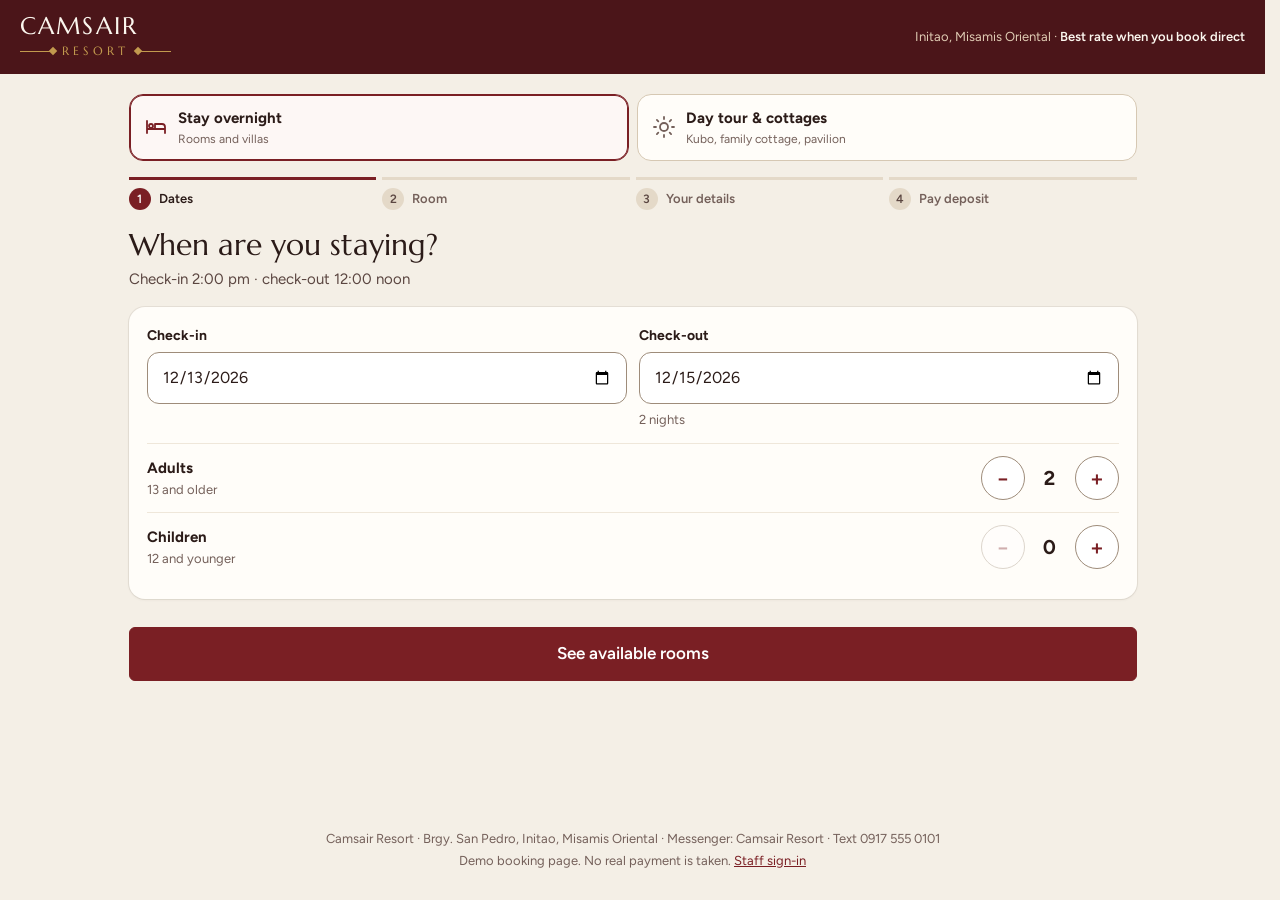
==== book.html @ 7d3e0487 "feat: guest booking website (book.html) - Book a room (dates, guests, room, details, deposit) or res" ====
<!doctype html>
<html lang="en">
<head>
<meta charset="utf-8">
<meta name="viewport" content="width=device-width, initial-scale=1, viewport-fit=cover">
<title>Book your stay — Camsair Resort, Initao</title>
<meta name="description" content="Book a room or a cottage at Camsair Resort, Initao, Misamis Oriental. Best rate when you book direct.">
<link rel="preconnect" href="https://fonts.googleapis.com">
<link href="https://fonts.googleapis.com/css2?family=Marcellus&family=Figtree:wght@400;500;600;700&display=swap" rel="stylesheet">
<link rel="stylesheet" href="styles.css">
<link rel="stylesheet" href="book.css">
</head>
<body class="book-page">
<svg width="0" height="0" style="position:absolute" aria-hidden="true">
  <defs>
    <symbol id="i-bed" viewBox="0 0 24 24"><path d="M3 18V6M3 14h18v4M21 14v-2a3 3 0 0 0-3-3h-7v5"/><circle cx="7" cy="11" r="2"/></symbol>
    <symbol id="i-sun" viewBox="0 0 24 24"><circle cx="12" cy="12" r="4"/><path d="M12 2v2M12 20v2M4.9 4.9l1.4 1.4M17.7 17.7l1.4 1.4M2 12h2M20 12h2M4.9 19.1l1.4-1.4M17.7 6.3l1.4-1.4"/></symbol>
    <symbol id="i-users" viewBox="0 0 24 24"><circle cx="9" cy="8" r="3.5"/><path d="M2.5 20a6.5 6.5 0 0 1 13 0M16 4.5a3.5 3.5 0 0 1 0 7M18 14a5.5 5.5 0 0 1 3.5 6"/></symbol>
    <symbol id="i-calendar" viewBox="0 0 24 24"><rect x="3" y="5" width="18" height="16" rx="2"/><path d="M3 10h18M8 3v4M16 3v4"/></symbol>
    <symbol id="i-lock" viewBox="0 0 24 24"><rect x="5" y="11" width="14" height="10" rx="2"/><path d="M8 11V7a4 4 0 0 1 8 0v4"/></symbol>
    <symbol id="i-check" viewBox="0 0 24 24"><path d="M5 12.5l4.5 4.5L19 7.5"/></symbol>
    <symbol id="i-back" viewBox="0 0 24 24"><path d="M15 6l-6 6 6 6"/></symbol>
    <symbol id="i-wave" viewBox="0 0 24 24"><path d="M2 15c2.5 0 2.5-2 5-2s2.5 2 5 2 2.5-2 5-2 2.5 2 5 2M2 19c2.5 0 2.5-2 5-2s2.5 2 5 2 2.5-2 5-2 2.5 2 5 2"/><path d="M12 3l4 7H8z"/></symbol>
    <symbol id="i-leaf" viewBox="0 0 24 24"><path d="M5 19C5 10 11 5 20 4c-1 9-6 15-15 15zM5 19l7-7"/></symbol>
    <symbol id="i-hut" viewBox="0 0 24 24"><path d="M2 11l10-7 10 7M5 10v10h14V10M10 20v-5h4v5"/></symbol>
  </defs>
</svg>
<header class="bk-top">
  <a class="bk-brand" href="book.html" aria-label="Camsair Resort, book direct">
    <strong>CAMSAIR</strong><span class="brand-rule" aria-hidden="true"><i></i>RESORT<i></i></span>
  </a>
  <span class="bk-top-note">Initao, Misamis Oriental · <b>Best rate when you book direct</b></span>
</header>
<main id="book" class="bk-main" tabindex="-1"></main>
<footer class="bk-foot">
  <p>Camsair Resort · Brgy. San Pedro, Initao, Misamis Oriental · Messenger: Camsair Resort · Text 0917 555 0101</p>
  <p class="small">Demo booking page. No real payment is taken. <a href="index.html">Staff sign-in</a></p>
</footer>
<div class="toasts" id="toasts" aria-live="polite"></div>
<script src="data.js"></script>
<script src="core.js"></script>
<script src="book.js"></script>
</body>
</html>
---- styles.css ----
/* Camsair Resort PMS mockup. Colours from the logo: maroon wordmark, gold rule, cream ground */
:root{
  --ink:#2B1B18; --ink-2:#5B4641; --ink-3:#74605A;
  --lagoon:#7A1F24; --lagoon-d:#5C151A; --lagoon-l:#F3E1DF;   /* brand maroon: actions */
  --bg:#F4EFE6; --surface:#FFFDF9; --line:#E4D9C8;
  --hibiscus:#B3261E; --hibiscus-l:#FADCD8;                   /* problems */
  --sun:#B58539; --sun-l:#F6EACF; --gold:#C29A4E;              /* brand gold */
  --palm:#3D7348; --palm-l:#DDEBDD;
  --sea:#2F5D7C; --sea-l:#DCE7F0;                              /* booked / inspected */
  --sand:#EDE2CE;
  --head:"Marcellus", Georgia, serif;
  --body:"Figtree", "Segoe UI", system-ui, sans-serif;
  --r-s:6px; --r-m:10px; --r-l:16px;
  --line-strong:#9E8C7A;                                       /* outlines that identify a control: 3:1 on white */
  --edge:0 0 0 1px rgba(43,27,24,.07), 0 1px 3px rgba(43,27,24,.06);   /* resting surface */
  --raise:0 4px 6px rgba(43,27,24,.08), 0 1px 3px rgba(43,27,24,.08);  /* hover / sticky */
  --pop:0 15px 35px rgba(43,27,24,.2), 0 5px 15px rgba(43,27,24,.08);  /* modals */
}
*{box-sizing:border-box}
[hidden]{display:none!important}
html,body{margin:0;height:100%}
body{font-family:var(--body);font-size:15px;line-height:1.5;color:var(--ink);background:var(--bg)}
h1,h2,h3,h4{line-height:1.2;margin:0}
h1{font-family:var(--head);font-weight:400;font-size:24px}
h1,h2,h3{text-wrap:balance}
p,.hint,.small{text-wrap:pretty}
h2{font-size:17px;font-weight:700}
h3{font-size:15px;font-weight:700}
p{margin:0}
a{color:var(--lagoon)}
button,input,select,textarea{font:inherit;color:inherit}
:focus-visible{outline:3px solid var(--gold);outline-offset:2px}
@media (prefers-reduced-motion:reduce){*{animation:none!important;transition:none!important}}
.warn-text{color:var(--hibiscus)}
.sr{position:absolute;width:1px;height:1px;overflow:hidden;clip:rect(0 0 0 0);white-space:nowrap}
.skip{position:absolute;left:-999px;top:8px;background:#fff;padding:8px 12px;z-index:100;border-radius:var(--r-s)}
.skip:focus{left:8px}
.i{width:18px;height:18px;flex:none;fill:none;stroke:currentColor;stroke-width:1.8;stroke-linecap:round;stroke-linejoin:round;vertical-align:-4px}
.i.flip{transform:rotate(180deg);color:var(--ink-3)}
.nowrap{white-space:nowrap}
.center{text-align:center}

/* scrollbars: one look in every browser.
   Firefox, Chrome and Edge 121+ use the standard properties; Safari (no scrollbar-color yet) uses the webkit fallback.
   scrollbar-gutter keeps space for the bar so pages and lists don't jump sideways when it appears. */
:root{--sb-thumb:#C9BBA6;--sb-thumb-hover:#A8977F;--sb-track:transparent;--sb-side-thumb:#7E3A41;--sb-side-track:#4B1519}
html{scrollbar-color:var(--sb-thumb) var(--sb-track);scrollbar-gutter:stable}
.tbl,.tape,.ticket-lines,.qs-out,.user-list,.screen,.modal-back,.side,.hist{scrollbar-width:thin;scrollbar-color:var(--sb-thumb) var(--sb-track)}
.ticket-lines{scrollbar-gutter:stable}
.side{scrollbar-color:var(--sb-side-thumb) var(--sb-side-track)}
@supports not (scrollbar-color:auto){
  ::-webkit-scrollbar{width:12px;height:12px}
  ::-webkit-scrollbar-track{background:var(--sb-track)}
  ::-webkit-scrollbar-thumb{background:var(--sb-thumb);border-radius:10px;border:3px solid var(--bg);background-clip:padding-box}
  ::-webkit-scrollbar-thumb:hover{background:var(--sb-thumb-hover);background-clip:padding-box}
  ::-webkit-scrollbar-corner{background:transparent}
  .tbl::-webkit-scrollbar,.tape::-webkit-scrollbar,.ticket-lines::-webkit-scrollbar,.qs-out::-webkit-scrollbar,.user-list::-webkit-scrollbar,.screen::-webkit-scrollbar,.hist::-webkit-scrollbar{width:8px;height:8px}
  .tbl::-webkit-scrollbar-thumb,.tape::-webkit-scrollbar-thumb,.ticket-lines::-webkit-scrollbar-thumb,.qs-out::-webkit-scrollbar-thumb,.user-list::-webkit-scrollbar-thumb,.hist::-webkit-scrollbar-thumb{border:2px solid #fff}
  .side::-webkit-scrollbar{width:8px}
  .side::-webkit-scrollbar-thumb{background:var(--sb-side-thumb);border-color:var(--sb-side-track)}
}
@media (forced-colors:active){html,.tbl,.tape,.ticket-lines,.side{scrollbar-color:auto}}

/* layout */
.app{display:grid;grid-template-columns:236px 1fr;min-height:100vh}
.side{background:#4B1519;color:#F1E6D8;display:flex;flex-direction:column;padding:22px 12px;position:sticky;top:0;height:100vh;overflow:auto}
.brand{display:flex;flex-direction:column;align-items:center;padding:4px 6px 14px;text-align:center}
.brand strong{font-family:var(--head);font-weight:400;font-size:28px;letter-spacing:.09em;color:#FBF6EE;line-height:1}
.brand-rule{display:flex;align-items:center;gap:8px;margin-top:6px;font-family:var(--head);font-size:12px;letter-spacing:.35em;color:var(--gold)}
.brand-rule i{display:block;width:34px;height:1px;background:var(--gold);position:relative}
.brand-rule i::after{content:"";position:absolute;top:-3px;width:6px;height:6px;background:var(--gold);transform:rotate(45deg)}
.brand-rule i:first-child::after{right:-2px}
.brand-rule i:last-child::after{left:-2px}
.brand small{margin-top:8px;font-size:12px;color:#CDB59A}
nav a{display:flex;align-items:center;gap:10px;padding:9px 10px;border-radius:var(--r-s);color:#EADCCB;text-decoration:none;font-weight:500;min-height:40px}
nav a:hover{background:#5E1C21}
nav a.on{background:#6B2228;color:#fff;box-shadow:inset 3px 0 0 var(--gold)}
nav a .count{margin-left:auto;background:var(--gold);color:#2B1B18;font-size:11px;font-weight:700;border-radius:20px;padding:0 7px}
nav .grp{font-size:11px;font-weight:600;letter-spacing:.06em;text-transform:uppercase;color:#C4A98C;margin:16px 10px 4px}
.side-foot{margin-top:auto;padding:16px 6px 0;display:flex;flex-direction:column;gap:6px;align-items:flex-start}
.side-foot .link{background:none;border:0;color:#E0CCB4;text-align:left;padding:2px 0;cursor:pointer;text-decoration:underline}
.demo-tag{font-size:12px;color:#C4A98C}
.main{min-width:0;padding:14px 28px 60px}
.topbar{display:flex;gap:10px;align-items:center;margin-bottom:18px}
.search-btn,.biz-date,.user-btn{height:48px;border-radius:12px;background:var(--surface);border:1px solid #D6C8B3;transition:border-color .15s,box-shadow .15s}
.search-btn:hover,.biz-date:hover,.user-btn:hover{border-color:var(--line-strong);box-shadow:var(--raise)}
.search-btn{display:flex;align-items:center;gap:10px;flex:1;max-width:460px;padding:0 14px;color:var(--ink-3);cursor:pointer;text-align:left}
.search-btn span{flex:1}
kbd{font:600 11px var(--body);border:1px solid var(--line);border-bottom-width:2px;border-radius:4px;padding:1px 6px;background:#fff;color:var(--ink-3)}
.biz-date{margin-left:auto;display:flex;align-items:center;gap:10px;text-decoration:none;color:var(--ink);padding:0 14px 0 6px}
.top-ico{width:36px;height:36px;border-radius:9px;display:grid;place-items:center;flex:none;background:var(--sun-l);color:#6E4F14}
.biz-date small,.user-btn small{display:block;font-size:12px;color:var(--ink-3);line-height:1.2}
.biz-date b,.user-btn b{display:block;font-size:14px;line-height:1.25;white-space:nowrap}
.biz-date.due{background:var(--sun-l);border-color:#D9BE85}
.biz-date.due .top-ico{background:var(--sun);color:#fff}
.biz-date.due small{color:#6E4F14;font-weight:600}
.user-btn{display:flex;align-items:center;gap:10px;padding:0 10px 0 6px;cursor:pointer;text-align:left;color:var(--ink)}
.user-btn .avatar{width:36px;height:36px;border-radius:9px;background:var(--lagoon);color:#fff;font-size:13px}
.user-btn .chev{width:26px;height:26px;border-radius:50%;display:grid;place-items:center;color:var(--ink-3);margin-left:2px}
.user-btn:hover .chev{background:var(--bg);color:var(--ink)}
.menu-btn{display:none;background:#4B1519;color:#fff;border:0;border-radius:var(--r-s);padding:6px 10px;font-size:18px}
.top{margin-bottom:16px}
.top .hint{color:var(--ink-3);margin-top:4px;max-width:75ch;font-size:14px}

/* building blocks */
.panel{background:var(--surface);border:0;box-shadow:var(--edge);border-radius:var(--r-m);padding:16px 20px;min-width:0}
.panel > h2,.panel > .ph,.panel > h3{margin-bottom:12px}
.ph{display:flex;align-items:center;gap:10px;flex-wrap:wrap}
.ph h2{margin:0}
.ph .sp,.tabs .sp{margin-left:auto;display:flex;gap:8px;align-items:center}
.grid{display:grid;gap:16px}
.grid > *{min-width:0}
.g2{grid-template-columns:repeat(2,minmax(0,1fr))}
.g3{grid-template-columns:repeat(3,minmax(0,1fr))}
.g-side{grid-template-columns:minmax(0,1fr) 340px;align-items:start}
.stack{display:flex;flex-direction:column;gap:16px}
.row{display:flex;gap:8px;align-items:center;flex-wrap:wrap}
.muted{color:var(--ink-3)}
.small{font-size:13px}
.right{text-align:right}
.num{font-variant-numeric:tabular-nums}
.tbl{overflow-x:auto}
.note{display:flex;gap:10px;align-items:flex-start;background:var(--sea-l);color:#1E3D52;border-radius:var(--r-m);padding:10px 12px;font-size:14px}
.note.warn{background:var(--sun-l);color:#5A3F0E}
.note .i{margin-top:2px}
ul.plain{margin:0 0 12px;padding-left:18px}
ul.plain li{margin:3px 0}

.pulse{display:grid;grid-template-columns:repeat(6,minmax(0,1fr));background:var(--surface);box-shadow:var(--edge);border-radius:var(--r-m);margin-bottom:16px}
.pulse.pulse5{grid-template-columns:repeat(5,minmax(0,1fr))}
.pulse > div{padding:12px 16px;border-left:1px solid var(--line);min-width:0}
.pulse > div:first-child{border-left:0}
.pulse b{display:block;font-size:22px;font-weight:700;font-variant-numeric:tabular-nums;white-space:nowrap;overflow:hidden;text-overflow:ellipsis}
.pulse b.b-text{font-size:16px;white-space:normal;line-height:1.25}
.pulse b small{font-size:14px;font-weight:500;color:var(--ink-3)}
.pulse span{font-size:13px;color:var(--ink-3);display:block}
.pulse > div > small{display:block;font-size:12px}

.btn{display:inline-flex;align-items:center;gap:6px;border:1px solid var(--lagoon);background:var(--lagoon);color:#fff;border-radius:var(--r-s);padding:7px 13px;min-height:38px;font-weight:600;cursor:pointer;text-decoration:none;white-space:nowrap}
.btn:hover{background:var(--lagoon-d)}
/* secondary actions stay neutral so the one maroon button on a screen stands out */
.btn.ghost{background:var(--surface);color:var(--ink);border-color:#D6C8B3}
.btn.ghost:hover{background:#FAF5EC;border-color:var(--line-strong)}
.btn:active{transform:translateY(1px)}
.btn.warn{background:var(--hibiscus);border-color:var(--hibiscus);color:#fff}
.btn.ghost.warn-text{color:var(--hibiscus);border-color:#E9B8B2}
.btn.ghost.warn-text:hover{background:var(--hibiscus-l)}
.btn.sm{padding:4px 10px;font-size:13px;min-height:32px}
.btn:disabled,.btn[aria-disabled="true"]{opacity:.5;cursor:not-allowed}
.linkish{background:none;border:0;padding:0;color:var(--lagoon);font-weight:600;cursor:pointer;text-decoration:underline}

table{width:100%;border-collapse:collapse}
th{text-align:left;font-size:13px;font-weight:600;color:var(--ink-3);padding:6px 8px;border-bottom:1px solid var(--line);white-space:nowrap}
td{padding:9px 8px;border-bottom:1px solid #EFE7DA;vertical-align:middle}
th.right{text-align:right}
tr.click{cursor:pointer}
tr.click:hover td{background:#FAF5EC}
tr.voided td{color:var(--ink-3)}
tr.voided td:not(:last-child){text-decoration:line-through}
tr.voided td .warn-text{text-decoration:none}
tr.sum td{border-top:2px solid var(--line)}
td.up{color:#6E4F14;font-weight:600}
td.down{color:var(--palm);font-weight:600}

.chip{display:inline-block;font-size:12px;font-weight:600;padding:1px 9px;border-radius:20px;background:#EDE5D8;color:var(--ink-2);white-space:nowrap}
.chip.green{background:var(--palm-l);color:#285233}
.chip.teal{background:var(--sea-l);color:#234A63}
.chip.amber{background:var(--sun-l);color:#6E4F14}
.chip.red{background:var(--hibiscus-l);color:#8C1D17}
.chip.ink{background:var(--ink);color:#fff}
.legend-btn{border:0;cursor:pointer;padding:4px 10px;display:inline-flex;align-items:center;gap:6px}
.legend-btn i{width:10px;height:10px;border-radius:3px;border:2px solid;display:inline-block}
.dot{width:10px;height:10px;border-radius:50%;flex:none;background:var(--ink-3)}
.dot.red{background:var(--hibiscus)}
.dot.amber{background:var(--sun)}
.dot.teal{background:var(--sea)}
.alert-row{color:var(--ink);text-decoration:none}
.alert-row:hover{background:#FAF5EC}

.field{display:flex;flex-direction:column;gap:4px;font-size:13px;font-weight:600;color:var(--ink-2)}
.field input,.field select,.field textarea,.search{padding:8px 10px;border:1px solid var(--line-strong);border-radius:var(--r-s);background:#fff;font-weight:400;color:var(--ink);min-height:38px}
.field input:disabled,.search:disabled{background:var(--bg);color:var(--ink-3);border-color:var(--line)}
.field input:focus,.field select:focus,.field textarea:focus,.search:focus{border-color:var(--lagoon)}
.check{display:flex;gap:8px;align-items:center;font-size:14px}
.check input{width:18px;height:18px}
.form{display:grid;grid-template-columns:1fr 1fr;gap:12px}
.form .full{grid-column:1/-1}
.tabs{display:flex;gap:4px;border-bottom:1px solid var(--line);margin-bottom:14px;flex-wrap:wrap;align-items:center}
.tabs > button{background:none;border:0;padding:9px 12px;border-bottom:3px solid transparent;cursor:pointer;font-weight:600;color:var(--ink-3);min-height:40px}
.tabs > button:hover{color:var(--ink)}
.tabs > button.on{color:var(--ink);border-color:var(--lagoon)}
.tabs.tabs-sm > button{padding:6px 10px}

.list-item{display:flex;gap:12px;align-items:center;padding:10px 0;border-bottom:1px solid #EFE7DA}
.list-item:last-child{border-bottom:0}
.list-item .grow{flex:1;min-width:0}
.avatar{width:34px;height:34px;border-radius:50%;background:var(--lagoon-l);color:var(--lagoon);display:grid;place-items:center;font-weight:700;font-size:13px;flex:none}
.avatar.sm{width:30px;height:30px;font-size:12px}
.empty{padding:24px;text-align:center;color:var(--ink-3)}

/* booking page */
.bk-head{display:flex;gap:12px;align-items:center;flex-wrap:wrap;margin-bottom:14px}
.bk-head .sp{margin-left:auto}
.totals{max-width:380px;margin:12px 0 0 auto}
.reg-head{display:flex;justify-content:space-between;gap:12px;background:var(--bg);border-radius:var(--r-m);padding:10px 12px}

/* availability + cottage calendar */
table.avail td.av{padding:3px;min-width:84px}
.av-cell{display:flex;flex-direction:column;width:100%;border:0;border-radius:var(--r-s);padding:5px 6px;text-align:left;font:inherit;line-height:1.2}
button.av-cell{cursor:pointer}
button.av-cell:hover{outline:2px solid var(--lagoon)}
.av-cell b{font-size:13px}
.av-cell small{font-size:11px;opacity:.85}
.av-cell.green{background:var(--palm-l);color:#285233}
.av-cell.amber{background:var(--sun-l);color:#6E4F14}
.av-cell.red{background:var(--hibiscus-l);color:#8C1D17}
.ev{display:block;width:100%;border:0;border-radius:4px;margin:1px 0;padding:2px 5px;font:600 11px var(--body);text-align:left;cursor:pointer;white-space:nowrap;overflow:hidden;text-overflow:ellipsis;min-height:22px}
.ev.day{background:var(--sun-l);color:#5A3F0E}
.ev.night{background:var(--sea-l);color:#1E3D52}
.ev.arrived{background:var(--palm-l);color:#285233}
.ev.free{background:transparent;color:var(--ink-3);border:1px dashed var(--line);text-align:center}
.ev.free:hover{border-color:var(--lagoon);color:var(--lagoon)}
.grp-rooms{display:flex;flex-direction:column;gap:6px;margin-top:6px}
.grp-rooms .mini-step small{display:block;font-weight:400}
.duty{display:grid;grid-template-columns:repeat(auto-fill,minmax(180px,1fr));gap:12px}
.duty > div{background:var(--bg);border-radius:var(--r-m);padding:10px 12px}
table.roster td{padding:6px 4px}
.ellip{max-width:220px;white-space:nowrap;overflow:hidden;text-overflow:ellipsis}
.cot.reserved .roof{background:repeating-linear-gradient(100deg,#3E6E8E 0 4px,#2F5D7C 4px 7px)}
.cot.reserved::before{background:var(--sea-l);border-color:var(--sea);border-style:dashed}
.cot.reserved small{color:#1E3D52;font-weight:600}
.toast{display:flex;align-items:center;gap:12px}
.toast-undo{background:none;border:1px solid rgba(255,255,255,.6);color:#fff;border-radius:var(--r-s);padding:3px 10px;font-weight:700;cursor:pointer}
.seg button[aria-pressed="true"]{background:var(--lagoon);color:#fff}

/* night audit */
.step.ok{opacity:.75}
.step.ok .avatar{background:var(--palm-l);color:var(--palm)}

/* tills */
.g-till{grid-template-columns:minmax(0,1fr) 380px;align-items:start}
.ticket{position:sticky;top:16px}
/* the lines area keeps its size, so the payment section below never jumps while items are added */
.ticket-lines{height:270px;overflow-y:auto;margin:0 -6px;padding:0 6px;border-top:1px solid var(--line);border-bottom:1px solid var(--line)}
.ticket-lines .empty{padding:100px 12px}
.line-note{padding:6px 0}
.till-bar{display:flex;align-items:center;gap:10px;flex-wrap:wrap;min-height:58px;background:var(--surface);box-shadow:var(--edge);border-radius:var(--r-m);padding:8px 14px;margin-bottom:16px}
.till-bar.on{background:#E7F0E4;box-shadow:inset 3px 0 0 var(--palm),var(--edge);color:#203A27}
.till-bar .grow{flex:1;min-width:200px}
.till-bar .mini-step .btn{min-height:26px;padding:0 8px}
.over-note{background:var(--sun-l);border-radius:var(--r-s);padding:8px 10px;margin:8px 0;display:flex;flex-direction:column;gap:6px;color:#5A3F0E}
.ticket-lines .ticket-line{min-height:44px;align-items:center}
.seg{display:inline-flex;border:1px solid var(--line);border-radius:var(--r-m);overflow:hidden;background:#fff}
.seg button{border:0;background:none;padding:6px 14px;cursor:pointer;text-align:left;display:flex;flex-direction:column;line-height:1.25;min-height:38px;justify-content:center}
.seg button + button{border-left:1px solid var(--line)}
.seg button small{font-size:12px;color:var(--ink-3)}
.seg button.on{background:var(--lagoon);color:#fff}
.seg button.on small{color:#F3E1DF}
.pax{display:grid;grid-template-columns:repeat(4,minmax(0,1fr));gap:10px}
/* the steppers sit on the bottom edge of every card, whatever the text above them */
.pax-card{border:1px solid var(--line);border-radius:var(--r-m);padding:12px 14px;display:flex;flex-direction:column;gap:12px;background:#fff}
.pax-info{display:flex;flex-direction:column;gap:2px}
.pax-price{font-size:14px;font-weight:600;color:var(--ink-2);margin-top:2px}
.pax-price small{font-weight:500}
.pax-card.has{border-color:var(--lagoon);background:#FDF7F5}
.pax-card b{display:block}
.pax-card small{font-size:12px;color:var(--ink-3)}
.pax-card .stepper{margin-top:auto}
.stepper{display:flex;align-items:center;justify-content:space-between}
.stepper button{width:44px;height:44px;border-radius:50%;border:1px solid var(--line);background:var(--bg);font-size:22px;font-weight:600;cursor:pointer;color:var(--lagoon)}
.stepper button:hover:not(:disabled){background:var(--lagoon-l)}
.stepper button:disabled{opacity:.35;cursor:default}
.stepper output{font-size:26px;font-weight:700;font-variant-numeric:tabular-nums;min-width:2ch;text-align:center}
.mini-step{display:flex;align-items:center;gap:6px;font-size:13px;font-weight:600;margin-right:10px}
.mini-step b{min-width:2ch;text-align:center}

.cot-row{display:flex;flex-wrap:wrap;gap:12px 10px}
.cot{position:relative;width:112px;padding:30px 10px 10px;border:0;background:none;cursor:pointer;text-align:left;display:flex;flex-direction:column;color:var(--ink);z-index:0}
.cot.wide{width:190px}
.cot .roof{position:absolute;left:0;right:0;top:0;height:30px;clip-path:polygon(50% 0,100% 100%,0 100%);background:repeating-linear-gradient(100deg,#C9A35B 0 4px,#B8904A 4px 7px)}
.cot::before{content:"";position:absolute;inset:28px 6px 0;background:#fff;border:2px solid #D9C49A;border-radius:0 0 8px 8px;z-index:-1}
.cot b{font-size:15px}
.cot small{font-size:12px;color:var(--ink-3);line-height:1.3}
.cot em{font-style:normal;font-size:12px;font-weight:600;margin-top:2px}
.cot:hover::before{border-color:var(--lagoon)}
.cot.picked .roof{background:repeating-linear-gradient(100deg,#8E2A30 0 4px,#7A1F24 4px 7px)}
.cot.picked::before{background:var(--lagoon-l);border-color:var(--lagoon)}
.cot.picked small{color:var(--lagoon);font-weight:600}
.cot.taken .roof{background:repeating-linear-gradient(100deg,#A99C8B 0 4px,#998C7B 4px 7px)}
.cot.taken::before{background:#EFE8DC;border-color:#D3C8B6;border-style:dashed}

.menu-grid{display:grid;grid-template-columns:repeat(auto-fill,minmax(150px,1fr));gap:10px}
.menu-cell{position:relative}
.menu-item{position:relative;width:100%;height:100%;min-height:72px;background:#fff;border:1px solid #D6C8B3;border-radius:var(--r-m);padding:12px 12px 12px;text-align:left;cursor:pointer;display:flex;flex-direction:column;justify-content:space-between;gap:4px}
.menu-item .muted{font-variant-numeric:tabular-nums}
.tile-minus{position:absolute;right:8px;bottom:8px;width:32px;height:32px;border-radius:50%;border:1px solid var(--line-strong);background:#fff;color:var(--lagoon);font-size:18px;font-weight:700;line-height:1;cursor:pointer;display:grid;place-items:center}
.tile-minus:hover{background:var(--lagoon-l)}
.menu-item:hover{border-color:var(--lagoon)}
.menu-item b{display:block}
.menu-item.has{border-color:var(--lagoon);background:#FDF7F5}
.qbtn{width:34px;height:34px;border-radius:50%;border:1px solid var(--line-strong);background:#fff;color:var(--lagoon);font-size:18px;font-weight:700;cursor:pointer;display:grid;place-items:center;flex:none}
.qbtn:hover{background:var(--lagoon-l)}
.ticket-line.edit{align-items:center}
.line-ctl{display:flex;align-items:center;gap:6px;flex:none}
.line-ctl b{margin-right:4px}
.qbtn{width:30px;height:30px;font-size:15px}
.menu-cell .qty{position:absolute;top:-8px;right:-8px;background:var(--lagoon);color:#fff;border-radius:20px;min-width:24px;height:24px;display:grid;place-items:center;font-size:13px;font-weight:700;padding:0 6px}
.ticket-line{display:flex;justify-content:space-between;gap:12px;padding:6px 0;border-bottom:1px dashed var(--line)}
.ticket-line.disc{color:var(--palm)}
.ticket-line.total{font-size:20px;border-bottom:0;padding-top:10px}
.ticket-line.change{border-bottom:0;font-size:18px;margin-top:8px}
.methods{display:flex;flex-wrap:wrap;gap:6px;margin:14px 0 10px}
.methods button,.methods label span{flex:1 1 30%;display:block;border:1px solid var(--line);background:#fff;border-radius:var(--r-s);padding:9px 6px;font-weight:600;cursor:pointer;text-align:center;min-height:40px}
.methods label{flex:1 1 30%;display:flex}
.methods label span{flex:1}
.methods label input{position:absolute;opacity:0}
.methods button.on,.methods label input:checked + span{background:var(--ink);border-color:var(--ink);color:#fff}
.methods label input:focus-visible + span{outline:3px solid var(--gold);outline-offset:2px}
.paybox{background:var(--bg);border-radius:var(--r-m);padding:12px;min-height:148px}
.btn.big{width:100%;justify-content:center;padding:13px;font-size:17px;margin-top:12px;min-height:50px}

/* printed receipt */
.receipt{max-width:340px;margin:0 auto;background:#fff;border:1px solid var(--line);border-radius:4px;padding:18px 18px 14px;font-size:13px}
.rc-head{display:flex;flex-direction:column;align-items:center;text-align:center;margin-bottom:12px}
.rc-head strong{font-family:var(--head);font-weight:400;font-size:26px;letter-spacing:.09em;color:var(--lagoon);line-height:1}
.rc-head .brand-rule{color:var(--sun)}
.rc-head small{margin-top:8px;color:var(--ink-3)}
.rc-row{display:flex;justify-content:space-between;gap:12px;padding:2px 0}
.rc-row small{color:var(--ink-3)}
.rc-total{font-size:16px;padding:6px 0}
.receipt hr{border:0;border-top:1px dashed #CDBFA9;margin:8px 0}
.rc-band{background:var(--sun-l);border-radius:var(--r-s);padding:8px 10px;margin-top:10px}
.rc-foot{text-align:center;margin-top:10px;color:var(--ink-3)}

/* property map */
.bay{position:relative;border-radius:var(--r-l);overflow:hidden;background:#E5E8D3;box-shadow:var(--edge);min-height:480px;padding:22px 22px 48px}
.bay .sea-label{position:absolute;bottom:14px;left:22px;color:var(--ink-3);font-family:var(--head);font-size:18px}
.bay .zones{position:relative;z-index:1;display:grid;grid-template-columns:repeat(6,1fr);gap:14px}
.zone{background:rgba(255,253,249,.92);border-radius:var(--r-m);padding:10px 12px;box-shadow:0 1px 0 rgba(43,27,24,.08)}
.zone h3{font-size:14px;margin-bottom:8px;display:flex;justify-content:space-between;gap:6px}
.zone h3 span{font-weight:500;color:var(--ink-3);font-size:12px}
/* map blocks: width comes from Settings → Property layout (span of a 6-column grid) */
.zone,.feature{grid-column:span var(--span,3)}
.feature{min-height:80px;border-radius:var(--r-l);display:grid;place-items:center;box-shadow:inset 0 0 0 6px rgba(243,238,226,.9)}
.feature span{font-family:var(--head);font-size:20px}
.f-pool{background:#5FA3BD;color:#fff}
.f-beach{background:#E8D6A8;color:#5A3F0E}
.f-garden{background:#BFD3A6;color:#2F4A22}
.f-parking{background:#CFC8BD;color:#3D3530}
.f-other{background:#E4DCCB;color:var(--ink-2)}
.bay.preview{min-height:0;padding:12px 12px 36px}
.bay.preview .zones{gap:8px}
.bay.preview .zone{padding:6px 8px}
.bay.preview .zone h3{font-size:12px;margin-bottom:4px}
.bay.preview .tile{width:34px;height:26px;padding:2px 4px;cursor:default}
.bay.preview .tile.villa{width:40px;height:28px;border-radius:12px 12px 4px 4px}
.bay.preview .tile b{font-size:11px}
.bay.preview .feature{min-height:44px}
.bay.preview .feature span{font-size:14px}
.bay.preview .sea-label{font-size:13px;bottom:10px;left:12px}
.layout-row{display:grid;grid-template-columns:auto minmax(120px,1fr) 120px 130px auto;gap:8px;align-items:center;padding:8px 0;border-bottom:1px solid #EFE7DA}
.layout-row:last-child{border-bottom:0}
/* tasks */
.status-sel{min-height:32px;padding:4px 8px;font-weight:600;font-size:13px}
.status-sel.st-new{background:var(--hibiscus-l);color:#8C1D17;border-color:#E9B8B2}
.status-sel.st-in_progress{background:var(--sea-l);color:#234A63;border-color:#A9C2D6}
.status-sel.st-waiting{background:var(--sun-l);color:#6E4F14;border-color:#D9BE85}
.status-sel.st-done{background:var(--palm-l);color:#285233;border-color:#A9C9A9}
tr.late td{background:#FDF3F1}
tr.late td:first-child{box-shadow:inset 3px 0 0 var(--hibiscus)}
.amber-text{color:#6E4F14}
.task-link{text-align:left;font-weight:700;color:var(--ink);text-decoration:none}
.task-link:hover{text-decoration:underline;color:var(--lagoon)}
.tiles{display:flex;flex-wrap:wrap;gap:6px}
.tile{width:58px;height:52px;border-radius:var(--r-s);border:2px solid transparent;display:flex;flex-direction:column;justify-content:space-between;padding:4px 6px;cursor:pointer;font-size:12px;text-align:left;background:#fff;transition:transform .12s,opacity .12s}
.tile:hover{transform:translateY(-2px)}
.tile b{font-size:14px}
.tile i{font-style:normal;font-size:10px;font-weight:600;opacity:.9}
.tile.villa{width:78px;height:58px;border-radius:24px 24px var(--r-s) var(--r-s)}
.tile.dim{opacity:.25}
.st-clean{background:var(--palm-l);border-color:var(--palm);color:#285233}
.st-inspected{background:var(--sea-l);border-color:var(--sea);color:#234A63}
.st-dirty{background:var(--sun-l);border-color:var(--sun);color:#6E4F14}
.st-ooo{background:var(--hibiscus-l);border-color:var(--hibiscus);color:#8C1D17}
.tile.occ{box-shadow:inset 0 -6px 0 var(--ink)}
.legend{display:flex;gap:10px;flex-wrap:wrap;font-size:13px;margin-bottom:12px;align-items:center}
.legend span{display:flex;align-items:center;gap:6px}
.legend > span > i{width:14px;height:14px;border-radius:4px;border:2px solid;display:inline-block}

/* map edit mode */
.edit-bar{display:flex;align-items:center;gap:10px;flex-wrap:wrap;background:#FFF6E5;box-shadow:inset 3px 0 0 var(--gold),var(--edge);border-radius:var(--r-m);padding:10px 14px;margin-bottom:12px}
.edit-bar .grow{flex:1;min-width:220px}
.zone.editing,.feature.editing{outline:2px dashed #D9BE85;outline-offset:2px}
.zone-tools{display:inline-flex;gap:4px;margin-left:auto}
.zone h3 .zone-tools{font-weight:600}
.feature.editing{position:relative}
.feature .zone-tools{position:absolute;right:10px;top:10px}
.tool{border:1px solid #D6C8B3;background:#fff;color:var(--ink);border-radius:var(--r-s);font:600 12px var(--body);min-width:28px;height:26px;padding:0 8px;cursor:pointer}
.tool:hover:not(:disabled){border-color:var(--line-strong);background:#FAF5EC}
.tool:disabled{opacity:.4;cursor:default}
.tile.edit-tile{background:#fff;border:2px solid #D6C8B3;color:var(--ink)}
.tile.edit-tile:hover{border-color:var(--lagoon)}
.tile.add-tile{background:transparent;border:2px dashed #C9BBA6;color:var(--ink-3);font-size:22px;justify-content:center;align-items:center}
.tile.add-tile:hover{border-color:var(--lagoon);color:var(--lagoon)}
.price-box{display:flex;gap:16px;align-items:flex-end;flex-wrap:wrap;background:var(--bg);border-radius:var(--r-m);padding:12px 14px;margin-top:12px}
.price-box small{display:block;font-size:12px;color:var(--ink-3)}
.price-box b{font-size:22px;margin-right:6px}
/* front desk: tonight's prices */
.rate-row{display:grid;grid-template-columns:1fr auto 84px;gap:10px;align-items:center;width:100%;text-align:left;background:none;border:0;border-bottom:1px solid #EFE7DA;padding:8px 4px;font:inherit;color:inherit}
button.rate-row{cursor:pointer}
button.rate-row:hover{background:#FAF5EC}
.rate-row:last-of-type{border-bottom:0}
.rate-row b.num{text-align:right}
.rate-row small{display:block;font-size:12px;color:var(--ink-3)}
.rate-left{font-size:12px;font-weight:600;color:var(--palm)}
.rate-left.full{color:var(--hibiscus)}

/* tape chart */
.tape{overflow:auto;border:0;box-shadow:var(--edge);border-radius:var(--r-m);background:#fff;max-height:72vh;overscroll-behavior-x:contain}
.tape table{border-collapse:separate;border-spacing:0;width:max-content;min-width:100%}
.tape .rn-col{width:190px}
.tape th,.tape td{border-bottom:1px solid #F1EBE0;border-right:1px solid #F5F0E7;padding:0;height:36px;font-size:12px}
/* layers: bars (1) < room column (3) < date header (4) < top-left corner (5) */
.tape th{position:sticky;top:0;background:#fff;z-index:4;text-align:center;padding:4px}
.tape th.today-col{background:var(--sun-l)}
.tape th.rn-head{left:0;z-index:5;text-align:left;padding-left:10px}
.tape td.rn{position:sticky;left:0;background:#fff;z-index:3;padding:0 10px;white-space:nowrap;overflow:hidden;text-overflow:ellipsis;font-weight:600}
.tape th.rn-head,.tape td.rn{box-shadow:inset -1px 0 0 var(--line),6px 0 8px -6px rgba(43,27,24,.25)}
.tape td.rn small{color:var(--ink-3);font-weight:400;margin:0 4px}
.tape tr.zone-row td{background:var(--bg);font-weight:700;height:28px}
.tape td.cell{position:relative}
.tape td.cell.today-col{background:#FCF6EA}
.bar{position:absolute;top:4px;bottom:4px;left:2px;border:0;border-radius:6px;padding:0 8px;color:#fff;font-weight:600;white-space:nowrap;overflow:hidden;text-overflow:ellipsis;display:flex;align-items:center;cursor:pointer;z-index:1;font-size:12px;text-decoration:none}
.bar.inhouse{background:var(--ink)}
.bar.booked{background:var(--sea)}
.bar.checkedout{background:#A89B8C}
.bar.ooo{background:repeating-linear-gradient(45deg,var(--hibiscus),var(--hibiscus) 6px,#C9514A 6px,#C9514A 12px)}

/* charts: one hue, thin bars, hover tooltip */
.bars{display:flex;align-items:flex-end;gap:2px;height:180px;padding-top:10px;border-bottom:1px solid var(--line)}
.bars .b{flex:1;background:var(--lagoon);border-radius:4px 4px 0 0;position:relative;min-width:4px}
.bars .b.f{background:#D4A9A6}
.bars .b.now{outline:2px solid var(--gold);outline-offset:1px}
.bars.pace .b{background:var(--sea)}
.bars .tick{position:absolute;left:-1px;right:-1px;height:3px;background:var(--ink);border-radius:2px}
.tick-key{width:14px!important;height:3px!important;border:0!important;background:var(--ink);border-radius:2px}
.bars .b:hover{filter:brightness(1.12)}
.bars .b:hover::after{content:attr(data-tip);position:absolute;bottom:100%;left:50%;transform:translateX(-50%);background:var(--ink);color:#fff;font-size:12px;padding:3px 8px;border-radius:4px;white-space:nowrap;margin-bottom:6px;z-index:5}
.hbar{display:grid;grid-template-columns:150px 1fr 100px;gap:10px;align-items:center;margin:8px 0;font-size:14px}
.hbar .track{background:#EFE7DA;border-radius:20px;height:10px;overflow:hidden}
.hbar .fill{height:100%;background:var(--lagoon);border-radius:20px}
.hbar .hnote{grid-column:2/-1;margin-top:-6px}
.matrix th.vert{height:150px;vertical-align:bottom;padding:4px 2px}
.matrix th.vert span{writing-mode:vertical-rl;transform:rotate(180deg);white-space:nowrap}
.matrix td{padding:6px 4px}
.matrix .yes{color:var(--palm);font-weight:700}
.module{cursor:pointer}
.module input{width:20px;height:20px}

/* reports print */
.report-head{margin-bottom:14px}

/* search + user picker */
.big-search{width:100%;font-size:17px;padding:12px 14px}
.qs-out,.user-list{display:flex;flex-direction:column;gap:4px;margin-top:10px;max-height:60vh;overflow:auto}
.qs-item{display:flex;gap:12px;align-items:center;text-align:left;background:#fff;border:1px solid var(--line);border-radius:var(--r-m);padding:10px 12px;cursor:pointer}
.qs-item:hover,.qs-item:focus-visible{border-color:var(--lagoon);background:#FDF7F5}
.qs-item.on{border-color:var(--lagoon)}
.qs-item b{display:block}
.qs-item small{display:block;color:var(--ink-3);font-size:13px}

/* seasons */
.season-list{display:flex;flex-direction:column}
.season{display:flex;align-items:center;gap:12px;padding:10px 0;border-bottom:1px solid #EFE7DA;flex-wrap:wrap}
.season:last-child{border-bottom:0}
.season.off{opacity:.55}
.season .grow{flex:1;min-width:220px}
.season-sw{width:14px;height:36px;border-radius:4px;flex:none}
.preset-grid{display:grid;grid-template-columns:repeat(auto-fill,minmax(190px,1fr));gap:8px}
.preset{display:flex;flex-direction:column;gap:4px;align-items:flex-start;text-align:left;background:#fff;border:1px solid #D6C8B3;border-radius:var(--r-m);padding:10px 12px;cursor:pointer;font:inherit;color:inherit}
.preset:hover{border-color:var(--lagoon);box-shadow:var(--raise)}
.preset small{font-size:12px;color:var(--ink-3)}
.preset.blank{border-style:dashed}
.when-box{display:flex;flex-wrap:wrap;gap:10px;align-items:flex-end;background:var(--bg);border-radius:var(--r-m);padding:10px 12px}
.when-box small{flex-basis:100%}
.md-pick{display:inline-flex;gap:6px}
.md-pick select{padding:8px;border:1px solid var(--line-strong);border-radius:var(--r-s);background:#fff;min-height:38px}
fieldset.days{border:0;padding:0;margin:0;display:flex;flex-wrap:wrap;gap:6px}
fieldset.days legend{margin-bottom:6px;padding:0}
.day-chip input{position:absolute;opacity:0}
.day-chip span{display:inline-block;min-width:48px;text-align:center;padding:6px 8px;border:1px solid #D6C8B3;border-radius:20px;font-weight:600;font-size:13px;cursor:pointer;background:#fff}
.day-chip input:checked + span{background:var(--ink);border-color:var(--ink);color:#fff}
.day-chip input:focus-visible + span{outline:3px solid var(--gold);outline-offset:2px}
.time-box{display:flex;flex-direction:column;gap:6px}
.season-cal{display:flex;flex-direction:column;gap:3px;overflow-x:auto}
.cal-row{display:flex;align-items:center;gap:8px}
.cal-m{width:52px;font-size:12px;color:var(--ink-3);flex:none}
.cal-days{display:grid;grid-template-columns:repeat(31,minmax(12px,1fr));gap:2px;flex:1;min-width:420px}
.cal-d{height:16px;border-radius:3px;background:#F3EDE3}
.cal-d.wk{box-shadow:inset 0 -3px 0 rgba(43,27,24,.12)}
.cal-d.none{background:transparent}
.cal-d.today{outline:2px solid var(--ink);outline-offset:1px}
.c-legend .lg-today{background:transparent;outline:2px solid var(--ink);outline-offset:-2px}
.promo-bar{display:flex;align-items:center;gap:10px;border-radius:var(--r-m);padding:10px 14px;margin-bottom:12px;font-size:14px}
.promo-bar.down{background:var(--palm-l);color:#203A27}
.promo-bar.up{background:var(--sun-l);color:#5A3F0E}
.cot em s{font-weight:400;color:var(--ink-3)}

/* ---------- arrivals list ---------- */
.arr-head{display:flex;justify-content:space-between;align-items:flex-start;gap:12px;flex-wrap:wrap;margin-bottom:12px}
.arr-head h3{font-family:var(--head);font-weight:400;font-size:22px}
.arr-sum{display:grid;grid-template-columns:repeat(4,minmax(0,1fr));gap:8px;margin-bottom:12px}
.arr-sum > div{background:var(--bg);border-radius:var(--r-m);padding:10px 12px}
.arr-sum b{display:block;font-size:20px;font-variant-numeric:tabular-nums}
.arr-sum span{font-size:13px;color:var(--ink-3)}
.arr-sum .warn{background:var(--sun-l)}
.arr-sum .warn b,.arr-sum .warn span{color:#5A3F0E}
.arr-group{margin-top:14px}
.arr-group h4{font-size:12px;font-weight:700;letter-spacing:.06em;text-transform:uppercase;color:var(--ink-3);margin:0 0 6px;display:flex;gap:8px;align-items:center}
.arr-group h4 span{background:#EDE5D8;color:var(--ink-2);border-radius:20px;padding:0 8px;letter-spacing:0}
.arr-list{list-style:none;margin:0;padding:0;border-top:1px solid var(--line)}
.arr-row{display:grid;grid-template-columns:56px minmax(0,1fr) 150px 110px 86px;gap:14px;align-items:center;padding:12px 4px;border-bottom:1px solid #EFE7DA}
.arr-row.is-done{opacity:.6}
.arr-time b{display:block;font-size:17px}
.arr-time small,.arr-money small{display:block;font-size:11px;color:var(--ink-3)}
.arr-name{display:flex;flex-wrap:wrap;gap:6px;align-items:center}
.arr-name b{font-size:15px;overflow-wrap:anywhere}
.arr-meta{font-size:13px;color:var(--ink-3);margin-top:2px}
.arr-note{display:flex;gap:6px;align-items:flex-start;font-size:13px;color:#5A3F0E;background:var(--sun-l);border-radius:var(--r-s);padding:4px 8px;margin-top:6px;width:fit-content;max-width:100%}
.arr-note .i{width:14px;height:14px;margin-top:2px}
.arr-room b{display:block;font-size:17px}
.rdy{display:inline-flex;align-items:center;gap:5px;font-size:12px;font-weight:600;margin-top:2px}
.rdy i{font-style:normal;width:16px;height:16px;border-radius:50%;display:grid;place-items:center;font-size:10px;font-weight:800;color:#fff}
.rdy.ok{color:#285233}.rdy.ok i{background:var(--palm)}
.rdy.mid{color:#234A63}.rdy.mid i{background:var(--sea)}
.rdy.warn{color:#6E4F14}.rdy.warn i{background:var(--sun)}
.rdy.bad{color:#8C1D17}.rdy.bad i{background:var(--hibiscus)}
.rdy.done{color:var(--ink-3)}.rdy.done i{background:var(--ink-3)}
.rdy.resv{color:#1E5560}.rdy.resv i{background:#24707C}
.arr-money{text-align:right}
.arr-money b{font-size:15px}
.arr-money .paid{font-size:13px;font-weight:600;color:var(--palm)}
.arr-act{text-align:right}
.arr-empty{text-align:center;padding:40px 16px;display:flex;flex-direction:column;align-items:center;gap:6px}
.print-only{display:none}
.arr-tick{width:18px;height:18px;border:1.5px solid var(--ink);border-radius:4px}
@media screen and (max-width:820px){
  .arr-sum{grid-template-columns:repeat(2,minmax(0,1fr))}
  .arr-row{grid-template-columns:48px minmax(0,1fr) auto;grid-template-areas:"t m r" "t mo a";row-gap:6px}
  .arr-time{grid-area:t;align-self:start}.arr-main{grid-area:m}.arr-room{grid-area:r;text-align:right}.arr-money{grid-area:mo;text-align:left}.arr-act{grid-area:a}
}

/* ---------- reports ---------- */
.rep-bar{display:flex;align-items:center;gap:12px;flex-wrap:wrap;margin-bottom:14px}
.verdict{display:flex;gap:16px;align-items:flex-start;border-radius:var(--r-l);padding:18px 22px;margin-bottom:16px;box-shadow:var(--edge);background:var(--surface)}
.verdict h2{font-family:var(--head);font-weight:400;font-size:24px;margin-bottom:4px}
.verdict p{color:var(--ink-2);max-width:80ch}
.v-ico{width:44px;height:44px;border-radius:12px;display:grid;place-items:center;font-size:18px;flex:none}
.verdict.up{background:#EEF5EC}.verdict.up .v-ico{background:var(--palm);color:#fff}
.verdict.down{background:#FBEDEB}.verdict.down .v-ico{background:var(--hibiscus);color:#fff}
.verdict.flat .v-ico{background:var(--sand);color:var(--ink)}
.kpis{display:grid;grid-template-columns:repeat(6,minmax(0,1fr));gap:12px;margin-bottom:16px}
.kpi{background:var(--surface);box-shadow:var(--edge);border-radius:var(--r-m);padding:14px 16px;display:flex;flex-direction:column;gap:4px;min-width:0}
.kpi-top{display:flex;justify-content:space-between;align-items:flex-start;gap:6px;font-size:13px;color:var(--ink-3);font-weight:600}
.kpi-val{font-size:26px;font-weight:700;letter-spacing:-.01em;line-height:1.15;white-space:nowrap;overflow:hidden;text-overflow:ellipsis}
.kpi small{font-size:12px;color:var(--ink-3);line-height:1.35}
.spark{width:100%;height:34px;margin:2px 0}
.spark path{fill:none;stroke-width:2;stroke-linejoin:round;stroke-linecap:round}
.delta{font-size:12px;font-weight:700;border-radius:20px;padding:1px 8px;white-space:nowrap}
.delta.up{background:var(--palm-l);color:#285233}
.delta.down{background:var(--hibiscus-l);color:#8C1D17}
.delta.flat{background:#EDE5D8;color:var(--ink-2)}
.insights{list-style:none;margin:0;padding:0;display:flex;flex-direction:column;gap:10px}
.insights li{display:flex;gap:10px;align-items:flex-start;font-size:14px;line-height:1.45}
.ins-ico{width:24px;height:24px;border-radius:50%;display:grid;place-items:center;flex:none;font-size:13px;font-weight:800;color:#fff;margin-top:1px}
.insights .good .ins-ico{background:var(--palm)}
.insights .watch .ins-ico{background:var(--sun)}
.insights .info .ins-ico{background:var(--sea)}
.chart{position:relative}
.chart-svg{width:100%;height:auto;display:block;overflow:visible}
.chart-svg .grid{stroke:#EFE7DA;stroke-width:1}
.chart-svg .grid.base{stroke:#D6C8B3}
.chart-svg .ylab,.chart-svg .xlab{font:12px var(--body);fill:var(--ink-3)}
.chart-svg .wk{fill:#F6F1E8}
.chart-svg .seg{stroke:none}
.chart-svg .seg.dimmed{opacity:.45}
.chart-svg .hit{fill:transparent;cursor:crosshair;outline:none}
.chart-svg .hit:hover,.chart-svg .hit:focus{fill:rgba(43,27,24,.05)}
.chart-svg .area{opacity:.1}
.chart-svg .ln{fill:none;stroke-width:2.5;stroke-linejoin:round;stroke-linecap:round}
.chart-svg .ln.future{stroke-dasharray:5 5;opacity:.55}
.chart-svg .avg{stroke:var(--ink-3);stroke-width:1;stroke-dasharray:2 4}
.chart-svg .avg-lab,.chart-svg .today-lab{font:600 12px var(--body);fill:var(--ink-2)}
.chart-svg .today{stroke:var(--gold);stroke-width:2}
.chart-svg .guide-dot{stroke:#fff;stroke-width:2;pointer-events:none}
.chart-svg .tick-mark{stroke:var(--ink);stroke-width:2.5;stroke-linecap:round}
.c-legend{display:flex;flex-wrap:wrap;gap:6px 16px;font-size:13px;color:var(--ink-2);margin-bottom:8px}
.c-legend span{display:inline-flex;align-items:center;gap:6px}
.c-legend i{width:12px;height:12px;border-radius:3px;display:inline-block}
.c-legend .lg-dash{width:18px;height:0;border-top:2.5px dashed;border-radius:0;opacity:.6}
.c-legend .lg-tick{width:14px;height:3px;background:var(--ink);border-radius:2px}
.c-legend .lg-wk{background:#F6F1E8;box-shadow:inset 0 0 0 1px #E4D9C8}
.chart-tip{position:fixed;z-index:70;display:none;pointer-events:none;background:var(--ink);color:#fff;font-size:13px;line-height:1.45;border-radius:var(--r-m);padding:8px 12px;box-shadow:var(--pop);max-width:280px}
.chart-tip b{display:block;margin-bottom:2px}
.share{display:flex;gap:2px;height:40px;border-radius:var(--r-m);overflow:hidden;margin-bottom:12px}
.share-seg{display:flex;align-items:center;justify-content:center;min-width:3px;font-size:13px;cursor:default;outline:none}
.share-seg:focus{box-shadow:inset 0 0 0 3px var(--gold)}
.share-list{list-style:none;padding:0;margin:0;display:flex;flex-direction:column;gap:6px}
.share-list li{display:grid;grid-template-columns:14px 1fr auto 44px;gap:10px;align-items:center;font-size:14px}
.share-list i{width:12px;height:12px;border-radius:3px}
.share-list small{color:var(--ink-3);text-align:right}
.hb-row{display:grid;grid-template-columns:170px 1fr 100px;gap:12px;align-items:center;margin:10px 0}
.hb-name{font-size:14px;font-weight:600}
.hb-name small{display:block;font-weight:400;color:var(--ink-3);font-size:12px}
.hb-track{display:flex;gap:2px;height:14px;background:#F3EDE3;border-radius:20px;overflow:hidden}
.hb-part{height:100%;outline:none}
.hb-part:first-child{border-radius:20px 0 0 20px}
.hb-part:last-child{border-radius:0 20px 20px 0}
.hb-part:only-child{border-radius:20px}
.hb-part.hatch{background-image:repeating-linear-gradient(45deg,rgba(43,27,24,.18) 0 2px,transparent 2px 6px)!important}
.hb-val{text-align:right}
.chart-table{margin-top:12px;max-height:280px;overflow:auto;border-top:1px solid var(--line)}
.mini-bar{display:inline-block;width:60px;height:8px;background:#EFE7DA;border-radius:8px;overflow:hidden;vertical-align:middle;margin-right:6px}
.mini-bar i{display:block;height:100%;background:var(--lagoon);border-radius:8px}
.dot-sw{display:inline-block;width:9px;height:9px;border-radius:2px;margin-right:5px}
@media screen and (max-width:1250px){.kpis{grid-template-columns:repeat(3,minmax(0,1fr))}}
@media screen and (max-width:820px){.kpis{grid-template-columns:repeat(2,minmax(0,1fr))}.hb-row{grid-template-columns:110px 1fr 80px}.verdict{padding:14px}.chart-svg .xlab,.chart-svg .ylab{font-size:15px}}

/* guest phone */
.phone-wrap{display:grid;grid-template-columns:390px 1fr;gap:30px;align-items:start}
.phone{width:375px;height:760px;border-radius:44px;background:#2B1B18;padding:14px;box-shadow:0 20px 50px rgba(43,27,24,.25)}
.screen{background:#FBF8F2;border-radius:32px;height:100%;overflow:auto;position:relative}
.g-hero{background:#5E1A1F;color:#fff;padding:36px 20px 22px;border-radius:32px 32px 22px 22px}
.g-hero h2{font-family:var(--head);font-weight:400;font-size:24px;margin:6px 0 2px}
.g-body{padding:16px}
.g-card{background:#fff;border-radius:16px;padding:14px;margin-bottom:12px;border:1px solid var(--line)}
.g-actions{display:grid;grid-template-columns:repeat(3,1fr);gap:8px;margin-bottom:12px}
.g-actions button{background:#fff;border:1px solid var(--line);border-radius:14px;padding:12px 4px;font-size:12px;font-weight:600;cursor:pointer;display:flex;flex-direction:column;align-items:center;gap:6px;color:var(--ink)}
.g-actions button .i{width:22px;height:22px;color:var(--lagoon)}
.g-back{background:none;border:0;color:#fff;cursor:pointer;padding:0;font-weight:600}

/* modal + toast */
.modal-back{position:fixed;inset:0;background:rgba(43,27,24,.45);display:flex;align-items:flex-start;justify-content:center;padding:6vh 16px;z-index:50;overflow:auto}
.modal-back[hidden]{display:none}
.modal{background:var(--surface);border-radius:var(--r-l);width:min(620px,100%);padding:20px 24px;box-shadow:var(--pop)}
.modal.wide{width:min(900px,100%)}
.modal header{display:flex;align-items:center;margin-bottom:14px}
.modal header h2{font-size:20px}
.modal .x{margin-left:auto;background:none;border:0;font-size:26px;cursor:pointer;color:var(--ink-3);width:40px;height:40px}
.modal .foot{display:flex;justify-content:flex-end;gap:8px;margin-top:18px;flex-wrap:wrap}
.kv{display:grid;grid-template-columns:150px 1fr;gap:6px 12px;font-size:14px}
.kv dt{color:var(--ink-3)}
.kv dd{margin:0;font-weight:500}
.toasts{position:fixed;right:calc(20px + env(safe-area-inset-right));bottom:calc(20px + env(safe-area-inset-bottom));display:flex;flex-direction:column;gap:8px;z-index:60}
.toast{background:var(--ink);color:#fff;padding:10px 16px;border-radius:var(--r-m);box-shadow:0 6px 20px rgba(0,0,0,.2);animation:tin .25s ease;max-width:420px}
.toast.warn{background:var(--hibiscus)}
@keyframes tin{from{opacity:0;transform:translateY(8px)}}

/* responsive: tablets at the counter, phones for housekeeping */
@media screen and (max-width:1250px){
  .g-till{grid-template-columns:1fr}
  .ticket{position:static}
}
@media screen and (max-width:1100px){
  .g3{grid-template-columns:1fr 1fr}
  .g-side{grid-template-columns:1fr}
  .pulse,.pulse.pulse5{grid-template-columns:repeat(3,1fr)}
  .pulse > div:nth-child(4){border-left:0}
  .pulse > div:nth-child(n+4){border-top:1px solid var(--line)}
  .pax{grid-template-columns:repeat(2,minmax(0,1fr))}
  .phone-wrap{grid-template-columns:1fr}
  .search-btn kbd,.user-btn .who small{display:none}
}
@media screen and (max-width:820px){
  .app{grid-template-columns:1fr}
  .side{position:fixed;inset:0 auto 0 0;width:260px;z-index:40;transform:translateX(-100%);transition:transform .2s}
  .side.open{transform:none}
  .menu-btn{display:block}
  .main{padding:12px 14px 60px}
  .topbar{flex-wrap:wrap}
  .search-btn{order:3;flex:1 1 100%;max-width:none}
  .biz-date > span:not(.top-ico),.user-btn .who{display:none}
  .biz-date,.user-btn{padding:0 6px}
  h1{font-size:24px}
  .g2,.g3{grid-template-columns:1fr}
  .pulse,.pulse.pulse5{grid-template-columns:repeat(2,1fr)}
  .pulse > div{border-left:0!important;border-top:1px solid var(--line);padding:10px 12px}
  .pulse b{font-size:18px;white-space:normal}
  .form{grid-template-columns:1fr}
  .bay .zones{grid-template-columns:1fr}
  .bay .zones > *{grid-column:1/-1}
  .layout-row{grid-template-columns:1fr 1fr}
  .layout-row > .chip{grid-column:1/-1;justify-self:start}
  .ph .search{flex:1 1 100%}
  .tabs .sp{margin-left:0;width:100%}
  .tbl table{min-width:560px}
  .tape .rn-col{width:112px}
  .tape td.rn small{display:none}
  .kv{grid-template-columns:110px 1fr}
  .hbar{grid-template-columns:110px 1fr 80px}
  .phone{width:100%;max-width:375px}
}

/* print: the report page, or just the open receipt / statement */
@media print{
  body{background:#fff}
  .side,.topbar,.no-print,.tabs,.top .hint,.toasts,.modal .foot,.modal .x,.report ~ *,.row:has(> [data-act="printPage"]){display:none!important}
  .app{display:block}
  .main{padding:0}
  .panel{break-inside:avoid;border-color:#ccc}
  body.print-modal .app{display:none}
  body.print-modal .modal-back{position:static;background:none;padding:0}
  body.print-modal .modal{box-shadow:none;width:100%;padding:0}
  body.print-modal .modal header{display:none}
  .print-only{display:block}
  .arr-row{grid-template-columns:22px 52px minmax(0,1fr) 120px 90px;gap:10px;padding:8px 0;break-inside:avoid}
  .arr-row.is-done{opacity:1}
  .arr-sum > div{border:1px solid #ccc;background:none}
  .arr-note{background:none;border:1px solid #ccc}
  .arr-foot{margin-top:14px;font-size:12px;color:#555}
}
---- book.css ----
/* Guest booking page. Phone first: big tap targets, one column, the total and next button docked at the bottom. */
.book-page{background:var(--bg);min-height:100dvh;display:flex;flex-direction:column}
.bk-top{display:flex;align-items:center;justify-content:space-between;gap:12px;flex-wrap:wrap;padding:14px 20px;background:#4B1519;color:#F1E6D8}
.bk-brand{display:flex;flex-direction:column;align-items:flex-start;text-decoration:none;color:#FBF6EE}
.bk-brand strong{font-family:var(--head);font-weight:400;font-size:24px;letter-spacing:.09em;line-height:1}
.bk-brand .brand-rule{margin-top:4px}
.bk-top-note{font-size:13px;color:#E0CCB4}
.bk-top-note b{color:#FBF6EE;font-weight:600}
.bk-main{flex:1;width:100%;max-width:1040px;margin:0 auto;padding:20px 16px 40px;outline:none}
.bk-foot{text-align:center;padding:18px 16px 28px;font-size:13px;color:var(--ink-3)}
.bk-foot p{margin:2px 0}

/* what to book */
.bk-tabs{display:grid;grid-template-columns:1fr 1fr;gap:8px;margin-bottom:16px}
.bk-tabs button{display:flex;align-items:center;gap:10px;text-align:left;background:var(--surface);border:1.5px solid #D6C8B3;border-radius:14px;padding:12px 14px;cursor:pointer;font:inherit;color:var(--ink);min-height:64px}
.bk-tabs button .i{width:24px;height:24px;color:var(--ink-3);flex:none}
.bk-tabs button b{display:block;font-size:15px}
.bk-tabs button small{display:block;font-size:12px;color:var(--ink-3)}
.bk-tabs button.on{border-color:var(--lagoon);background:#FDF7F5;box-shadow:inset 0 0 0 1px var(--lagoon)}
.bk-tabs button.on .i{color:var(--lagoon)}

/* steps */
.bk-progress{display:flex;gap:6px;list-style:none;margin:0 0 18px;padding:0;counter-reset:s}
.bk-progress li{flex:1;display:flex;align-items:center;gap:8px;font-size:13px;font-weight:600;color:var(--ink-3);padding-top:8px;border-top:3px solid #E4D9C8}
.bk-progress li span{width:22px;height:22px;border-radius:50%;display:grid;place-items:center;font-size:12px;background:#E4D9C8;color:var(--ink-2);flex:none}
.bk-progress li.on{color:var(--ink);border-color:var(--lagoon)}
.bk-progress li.on span{background:var(--lagoon);color:#fff}
.bk-progress li.done{color:var(--ink-2);border-color:#C79A98}
.bk-progress li.done span{background:var(--palm);color:#fff}

.bk-body h1{font-family:var(--head);font-weight:400;font-size:30px;line-height:1.15;outline:none}
.bk-body .lead{color:var(--ink-2);margin:6px 0 16px;font-size:15px}
.bk-back{display:inline-flex;align-items:center;gap:4px;background:none;border:0;padding:6px 0;margin-bottom:6px;color:var(--lagoon);font:600 14px var(--body);cursor:pointer;min-height:36px}
.bk-card{background:var(--surface);box-shadow:var(--edge);border-radius:16px;padding:18px;margin-bottom:16px}
.bk-two{display:grid;grid-template-columns:1fr 1fr;gap:12px}

/* fields: labels always visible, 16px inputs (no zoom on iPhone), errors right under the field */
.bk-field{display:flex;flex-direction:column;gap:6px;margin-bottom:14px}
.bk-field label,.bk-choice legend{font-weight:700;font-size:14px;color:var(--ink)}
.bk-field .opt{font-weight:400;color:var(--ink-3)}
.bk-field input,.bk-field select,.bk-field textarea{font-size:16px;padding:12px 14px;border:1.5px solid var(--line-strong);border-radius:12px;background:#fff;color:var(--ink);min-height:50px;width:100%}
.bk-field textarea{min-height:76px;resize:vertical}
.bk-field input:focus,.bk-field select:focus,.bk-field textarea:focus{border-color:var(--lagoon);outline:3px solid rgba(122,31,36,.15);outline-offset:0}
.bk-field .hint{font-size:13px;color:var(--ink-3)}
.has-err input,.has-err select,.has-err textarea{border-color:var(--hibiscus)}
.err{color:var(--hibiscus);font-size:13px;font-weight:600;margin:4px 0 8px}
.bk-step-row{display:flex;align-items:center;justify-content:space-between;gap:12px;padding:12px 0;border-top:1px solid #EFE7DA}
.bk-step-row b{display:block;font-size:15px}
.bk-step-row small{display:block;font-size:13px;color:var(--ink-3)}
.bk-stepper{display:flex;align-items:center;gap:12px}
.bk-stepper button{width:44px;height:44px;border-radius:50%;border:1.5px solid var(--line-strong);background:#fff;color:var(--lagoon);font-size:22px;font-weight:600;cursor:pointer}
.bk-stepper button:disabled{opacity:.35;cursor:default}
.bk-stepper output{min-width:2ch;text-align:center;font-size:20px;font-weight:700;font-variant-numeric:tabular-nums}
.bk-choice{border:0;padding:0;margin:0 0 14px;display:grid;grid-template-columns:1fr 1fr;gap:8px}
.bk-choice legend{margin-bottom:6px;padding:0}
.bk-opt{position:relative;cursor:pointer}
.bk-opt input{position:absolute;opacity:0}
.bk-opt span{display:flex;flex-direction:column;gap:2px;border:1.5px solid #D6C8B3;border-radius:12px;padding:12px 14px;background:#fff;min-height:58px}
.bk-opt small{font-size:12px;color:var(--ink-3)}
.bk-opt input:checked + span{border-color:var(--lagoon);background:#FDF7F5;box-shadow:inset 0 0 0 1px var(--lagoon)}
.bk-opt input:focus-visible + span{outline:3px solid var(--gold);outline-offset:2px}
.bk-pay{grid-template-columns:repeat(3,1fr)}
.bk-check{display:flex;gap:10px;align-items:flex-start;font-size:14px;margin:4px 0 6px;cursor:pointer}
.bk-check input{width:22px;height:22px;flex:none;margin-top:1px;accent-color:var(--lagoon)}
.bk-check.has-err span{color:var(--hibiscus)}
.bk-go{margin-top:6px}
.btn.big .i{color:currentColor}

/* rooms and cottages */
.bk-rooms{display:grid;grid-template-columns:repeat(auto-fill,minmax(290px,1fr));gap:14px;margin-bottom:16px}
.bk-room{background:var(--surface);box-shadow:var(--edge);border-radius:16px;overflow:hidden;display:flex;flex-direction:column;border:2px solid transparent}
.bk-room.picked{border-color:var(--lagoon)}
.bk-room.off{opacity:.6}
.bk-pic{height:118px;display:flex;flex-direction:column;align-items:center;justify-content:center;gap:6px;color:#5B4641}
.bk-pic .i{width:40px;height:40px;stroke-width:1.4}
.bk-pic span{font-size:12px;font-weight:600;letter-spacing:.04em;text-transform:uppercase}
.bk-room-body{padding:14px 16px 16px;display:flex;flex-direction:column;gap:6px;flex:1}
.bk-room h2{font-size:18px}
.bk-facts{font-size:13px;color:var(--ink-2);display:flex;flex-wrap:wrap;align-items:center;gap:4px}
.bk-facts .i{width:15px;height:15px;color:var(--ink-3);vertical-align:-3px}
.bk-price b{display:block;font-size:24px;font-variant-numeric:tabular-nums}
.bk-price span{font-size:13px;color:var(--ink-3)}
.bk-left{font-size:13px;font-weight:600;color:var(--palm)}
.bk-left.low{color:#8C1D17}
.bk-room .btn{margin-top:auto;justify-content:center;min-height:46px}
.bk-none{text-align:center}
.bk-none .btn{margin-top:10px}

/* details + payment with a summary alongside */
.bk-layout{display:grid;grid-template-columns:minmax(0,1fr) 340px;gap:16px;align-items:start}
.bk-aside{position:sticky;top:16px}
.bk-sum{background:var(--surface);box-shadow:var(--edge);border-radius:16px;padding:16px 18px}
.bk-sum h3{font-family:var(--head);font-weight:400;font-size:20px;margin-bottom:8px}
.bk-sum p{margin-bottom:8px;font-size:14px}
.bk-line{display:flex;justify-content:space-between;gap:12px;font-size:14px;padding:4px 0;font-variant-numeric:tabular-nums}
.bk-line.total{border-top:1px solid var(--line);margin-top:6px;padding-top:8px;font-size:16px}
.bk-line.due{background:#FDF7F5;margin:6px -10px 0;padding:8px 10px;border-radius:10px;color:var(--lagoon)}
.bk-policy{background:var(--bg);border-radius:12px;padding:12px 14px;font-size:14px;margin:4px 0 12px}
.bk-policy ul{margin:6px 0 0;padding-left:18px}
.bk-policy li{margin:3px 0}

/* done */
.bk-done{max-width:620px;margin:0 auto;text-align:center}
.bk-done-ico{width:64px;height:64px;border-radius:50%;background:var(--palm);color:#fff;display:grid;place-items:center;margin:8px auto 12px}
.bk-done-ico .i{width:34px;height:34px;stroke-width:2.6}
.bk-ref{font-size:18px;letter-spacing:.04em;background:var(--sun-l);padding:2px 8px;border-radius:8px}
.bk-done .bk-card{text-align:left}
.bk-done-card dl{display:grid;grid-template-columns:150px 1fr;gap:8px 12px;margin:0;font-size:15px}
.bk-done-card dt{color:var(--ink-3)}
.bk-done-card dd{margin:0;font-weight:600}
.bk-next{margin:8px 0 0;padding-left:18px;font-size:14px}
.bk-next li{margin:4px 0}
.center{text-align:center;justify-content:center}

/* the docked total and button: phones and small tablets only */
.bk-dock{display:none}
@media screen and (max-width:820px){
  .bk-layout{grid-template-columns:1fr}
  .bk-aside{position:static;order:-1}
  .bk-aside .bk-line:not(.total):not(.due){display:none}
  .bk-dock{display:flex;align-items:center;justify-content:space-between;gap:12px;position:fixed;left:0;right:0;bottom:0;z-index:30;background:var(--surface);box-shadow:0 -6px 20px rgba(43,27,24,.12);padding:10px 16px calc(10px + env(safe-area-inset-bottom))}
  .bk-dock small{display:block;font-size:12px;color:var(--ink-3)}
  .bk-dock b{display:block;font-size:20px;font-variant-numeric:tabular-nums}
  .bk-dock .btn{min-height:48px;padding:0 18px}
  body.has-dock .bk-main{padding-bottom:110px}
  body.has-dock .bk-body .bk-go{display:none}
}
@media screen and (max-width:520px){
  .bk-two,.bk-pay{grid-template-columns:1fr}
  .bk-tabs button{padding:10px}
  .bk-tabs button small{display:none}
  .bk-progress li{font-size:0;gap:0;justify-content:center}
  .bk-progress li span{font-size:12px}
  .bk-progress li.on{font-size:12px;gap:6px;flex:2}
  .bk-body h1{font-size:26px}
  .bk-done-card dl{grid-template-columns:1fr}
  .bk-done-card dd{margin-bottom:6px}
}
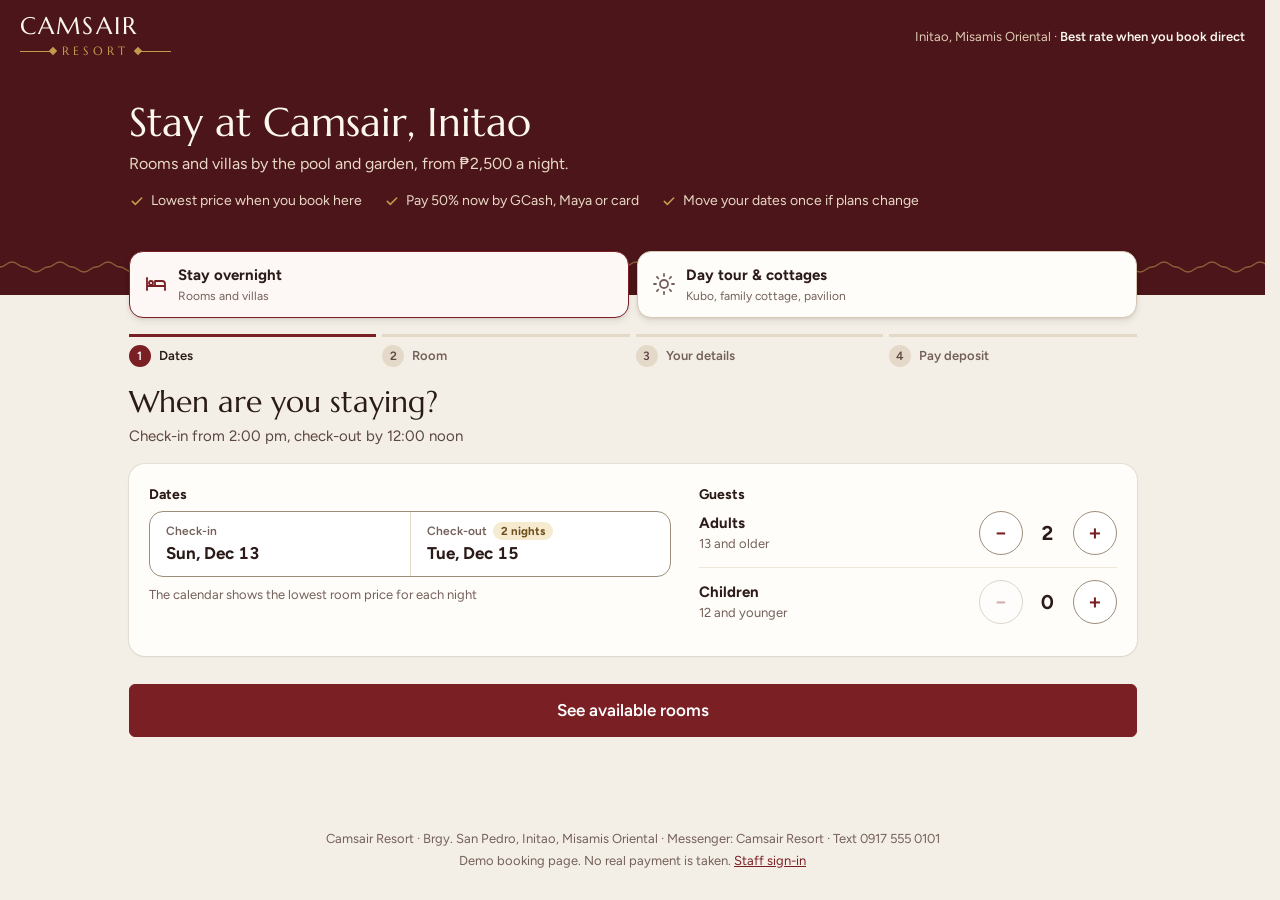
==== commit 6d3e90b9: "feat: new date picker everywhere, booking page refresh - Every date box (staff app and booking page)" ====
--- a/book.html
+++ b/book.html
@@ -8,6 +8,7 @@
 <link rel="preconnect" href="https://fonts.googleapis.com">
 <link href="https://fonts.googleapis.com/css2?family=Marcellus&family=Figtree:wght@400;500;600;700&display=swap" rel="stylesheet">
 <link rel="stylesheet" href="styles.css">
+<link rel="stylesheet" href="datepicker.css">
 <link rel="stylesheet" href="book.css">
 </head>
 <body class="book-page">
@@ -31,6 +32,7 @@
   </a>
   <span class="bk-top-note">Initao, Misamis Oriental · <b>Best rate when you book direct</b></span>
 </header>
+<section class="bk-hero" id="bk-hero" aria-label="About Camsair Resort"></section>
 <main id="book" class="bk-main" tabindex="-1"></main>
 <footer class="bk-foot">
   <p>Camsair Resort · Brgy. San Pedro, Initao, Misamis Oriental · Messenger: Camsair Resort · Text 0917 555 0101</p>
@@ -39,6 +41,7 @@
 <div class="toasts" id="toasts" aria-live="polite"></div>
 <script src="data.js"></script>
 <script src="core.js"></script>
+<script src="datepicker.js"></script>
 <script src="book.js"></script>
 </body>
 </html>
--- a/datepicker.css
+++ b/datepicker.css
@@ -0,0 +1,103 @@
+/* Date picker. Uses the app's colours: maroon for the chosen day, a soft maroon band for the nights between, gold for today. */
+.dp-i{width:18px;height:18px;flex:none;fill:none;stroke:currentColor;stroke-width:1.8;stroke-linecap:round;stroke-linejoin:round}
+
+/* the button that replaces the date box */
+.dp-trigger{display:flex;align-items:center;gap:8px;width:100%;text-align:left;cursor:pointer;background:#fff;color:var(--ink);font:inherit;font-weight:400;
+  border:1px solid var(--line-strong);border-radius:var(--r-s);padding:7px 10px;min-height:38px}
+.dp-trigger .dp-i{color:var(--lagoon)}
+.dp-trigger .dp-val{flex:1;white-space:nowrap;overflow:hidden;text-overflow:ellipsis;font-variant-numeric:tabular-nums}
+.dp-trigger .dp-empty{color:var(--ink-3)}
+.dp-trigger:hover{border-color:var(--ink-2)}
+.dp-trigger.dp-on,.dp-trigger:focus-visible{border-color:var(--lagoon);outline:3px solid rgba(122,31,36,.15);outline-offset:0}
+.dp-trigger:disabled{background:var(--bg);color:var(--ink-3);border-color:var(--line);cursor:default}
+.dp-trigger[aria-invalid="true"]{border-color:var(--hibiscus)}
+.row .dp-trigger,.field[style*="row"] .dp-trigger{width:auto;min-width:170px}
+
+/* the calendar */
+.dp-pop{position:fixed;z-index:80;background:var(--surface);color:var(--ink);border-radius:16px;box-shadow:var(--pop),0 0 0 1px rgba(43,27,24,.08);padding:14px 14px 12px;
+  width:min-content;min-width:300px;max-width:calc(100vw - 16px);font-family:var(--body);font-size:14px;animation:dp-in .14s ease-out}
+@keyframes dp-in{from{opacity:0;transform:translateY(-4px)}}
+.dp-head{display:flex;align-items:center;gap:4px;margin-bottom:6px}
+.dp-titles{flex:1;display:flex;justify-content:space-around;gap:24px}
+.dp-title{font-family:var(--head);font-size:18px;font-weight:400;background:none;border:0;border-radius:8px;padding:4px 10px;color:var(--ink);cursor:pointer;min-height:36px}
+span.dp-title{cursor:default;display:inline-flex;align-items:center}
+button.dp-title:hover{background:var(--bg)}
+.dp-nav{width:36px;height:36px;border-radius:50%;border:0;background:none;color:var(--ink-2);display:grid;place-items:center;cursor:pointer}
+.dp-nav:hover{background:var(--bg);color:var(--lagoon)}
+.dp-nav:disabled{opacity:.3;cursor:default;background:none}
+.dp-status{margin:0 4px 8px;font-size:13px;color:var(--ink-2);text-align:center}
+.dp-status b{color:var(--ink)}
+.dp-months{display:flex;gap:24px}
+
+.dp-grid{border-collapse:separate;border-spacing:0 3px;table-layout:fixed}
+.dp-grid th{font-size:12px;font-weight:600;color:var(--ink-3);height:26px;width:40px;text-align:center}
+.dp-grid th.dp-wkd{color:#8A5F1C}
+.dp-grid td{padding:0;text-align:center}
+.dp-day{position:relative;width:40px;height:40px;border:0;background:none;border-radius:50%;cursor:pointer;color:var(--ink);font:inherit;font-variant-numeric:tabular-nums;
+  display:flex;flex-direction:column;align-items:center;justify-content:center;line-height:1.1;margin:0 auto}
+.dp-day:hover{background:var(--lagoon-l)}
+.dp-day:focus-visible{outline:3px solid var(--gold);outline-offset:0;z-index:1}
+.dp-day.is-today span{font-weight:700;color:var(--lagoon)}
+.dp-day.is-today::after{content:"";position:absolute;bottom:5px;left:50%;width:4px;height:4px;margin-left:-2px;border-radius:50%;background:var(--gold)}
+.dp-day.is-off{color:#B9AA99;cursor:default;background:none}
+.dp-day.is-off span{text-decoration:line-through;text-decoration-color:rgba(116,96,90,.35)}
+/* range: the nights in between sit on a continuous band */
+.dp-day.in-range{background:var(--lagoon-l);border-radius:0;width:100%}
+.dp-day.is-start{border-radius:50% 0 0 50%;width:100%}
+.dp-day.is-end{border-radius:0 50% 50% 0;width:100%}
+.dp-day.is-start.is-end{border-radius:50%}
+.dp-day.is-sel{background:var(--lagoon);color:#fff}
+.dp-day.is-sel span{color:#fff}
+.dp-pop .dp-day.is-sel small{color:#F3E1DF}
+.dp-day.is-sel.is-today::after{background:#fff}
+.dp-is-range .dp-grid td{width:44px}
+.dp-is-range .dp-day:not(.in-range):not(.is-start):not(.is-end){width:40px}
+
+/* days with a price or "Full" under the number */
+.dp-has-info .dp-grid th{width:48px}
+.dp-has-info .dp-grid td{width:48px}
+.dp-has-info .dp-day{height:48px;border-radius:12px}
+.dp-has-info .dp-day:not(.in-range):not(.is-start):not(.is-end){width:46px}
+.dp-has-info .dp-day.is-start{border-radius:12px 0 0 12px}
+.dp-has-info .dp-day.is-end{border-radius:0 12px 12px 0}
+.dp-has-info .dp-day.in-range{border-radius:0}
+.dp-has-info .dp-day.is-start.is-end{border-radius:12px}
+.dp-has-info .dp-day.is-today::after{bottom:auto;top:4px;left:auto;right:5px;margin:0}
+.dp-day small{font-size:10.5px;font-weight:600;color:var(--ink-3);margin-top:2px;letter-spacing:-.01em}
+.dp-day.tone-low small{color:var(--palm)}
+.dp-day.tone-few small{color:#8A5F1C}
+.dp-day.is-full small{color:var(--hibiscus)}
+.dp-day.is-off small{color:#C9BBAB}
+
+.dp-foot{display:flex;flex-wrap:wrap;align-items:center;gap:6px;border-top:1px solid var(--line);margin-top:8px;padding-top:10px}
+.dp-chip{border:1px solid #D6C8B3;background:#fff;color:var(--ink);border-radius:999px;padding:0 12px;min-height:36px;font:inherit;font-size:13px;font-weight:600;cursor:pointer}
+.dp-chip:hover{border-color:var(--lagoon);color:var(--lagoon)}
+.dp-legend{flex-basis:100%;margin:4px 2px 0;font-size:12px;color:var(--ink-3)}
+.dp-legend i{display:inline-block;width:8px;height:8px;border-radius:50%;margin:0 4px 0 8px;vertical-align:0}
+.dp-legend i:first-child{margin-left:0}
+
+.dp-mgrid{display:grid;grid-template-columns:repeat(3,1fr);gap:6px;width:288px;margin:6px auto 4px}
+.dp-month{min-height:44px;border:0;border-radius:10px;background:none;font:inherit;font-weight:600;color:var(--ink);cursor:pointer}
+.dp-month:hover{background:var(--lagoon-l)}
+.dp-month.is-today{box-shadow:inset 0 0 0 1.5px var(--gold)}
+.dp-month.is-sel{background:var(--lagoon);color:#fff}
+.dp-month:disabled{color:#C9BBAB;cursor:default;background:none}
+
+/* phones: a sheet from the bottom with bigger days */
+.dp-back{position:fixed;inset:0;z-index:79;background:rgba(43,27,24,.4);animation:dp-fade .15s}
+@keyframes dp-fade{from{opacity:0}}
+.dp-pop.dp-sheet{left:0;right:0;bottom:0;top:auto;width:auto;max-width:none;max-height:92dvh;overflow:auto;border-radius:20px 20px 0 0;
+  padding:10px 12px calc(14px + env(safe-area-inset-bottom));animation:dp-up .2s ease-out}
+@keyframes dp-up{from{transform:translateY(40px);opacity:.4}}
+.dp-sheet::before{content:"";display:block;width:40px;height:4px;border-radius:2px;background:var(--line);margin:0 auto 8px}
+.dp-sheet .dp-months{justify-content:center}
+.dp-sheet .dp-grid{width:100%;max-width:420px;margin:0 auto}
+.dp-sheet .dp-grid th,.dp-sheet .dp-grid td{width:auto}
+.dp-sheet .dp-day,.dp-sheet.dp-has-info .dp-day:not(.in-range):not(.is-start):not(.is-end),.dp-sheet.dp-is-range .dp-day:not(.in-range):not(.is-start):not(.is-end){width:44px;height:44px}
+.dp-sheet.dp-has-info .dp-day{height:50px}
+.dp-sheet .dp-day.in-range,.dp-sheet .dp-day.is-start,.dp-sheet .dp-day.is-end{width:100%}
+.dp-sheet .dp-foot{justify-content:center}
+.dp-sheet .dp-legend{text-align:center}
+.dp-x{margin-left:4px}
+
+@media print{.dp-pop,.dp-back{display:none!important}.dp-trigger{border:0;padding:0;min-height:0}.dp-trigger .dp-i{display:none}}
--- a/book.css
+++ b/book.css
@@ -7,6 +7,19 @@
 .bk-top-note{font-size:13px;color:#E0CCB4}
 .bk-top-note b{color:#FBF6EE;font-weight:600}
 .bk-main{flex:1;width:100%;max-width:1040px;margin:0 auto;padding:20px 16px 40px;outline:none}
+.bk-hero:empty{display:none}
+/* first step: a maroon band that continues the header, with a gold wave along its edge; the search card overlaps it */
+.bk-hero{position:relative;background:#4B1519;color:#E9D9C6;padding:26px 20px 84px;overflow:hidden}
+.bk-hero::after{content:"";position:absolute;left:0;right:0;bottom:22px;height:12px;opacity:.55;
+  background:url("data:image/svg+xml,%3Csvg xmlns='http://www.w3.org/2000/svg' width='48' height='12' viewBox='0 0 48 12'%3E%3Cpath d='M0 6c6 0 6-5 12-5s6 5 12 5 6 5 12 5 6-5 12-5' fill='none' stroke='%23C29A4E' stroke-width='1.4'/%3E%3C/svg%3E") repeat-x}
+.bk-hero-in{max-width:1008px;margin:0 auto}
+.bk-hero-t{font-family:var(--head);font-size:40px;line-height:1.1;color:#FBF6EE;margin:0 0 8px;text-wrap:balance}
+.bk-hero-s{font-size:16px;max-width:52ch;margin:0 0 14px}
+.bk-hero-facts{list-style:none;margin:0;padding:0;display:flex;flex-wrap:wrap;gap:6px 22px;font-size:14px}
+.bk-hero-facts li{display:flex;align-items:center;gap:6px}
+.bk-hero-facts .i{color:var(--gold);stroke-width:2.4;width:16px;height:16px}
+body.at-start .bk-main{margin-top:-64px;position:relative}
+body.at-start .bk-tabs button{box-shadow:var(--raise)}
 .bk-foot{text-align:center;padding:18px 16px 28px;font-size:13px;color:var(--ink-3)}
 .bk-foot p{margin:2px 0}
 
@@ -27,12 +40,42 @@
 .bk-progress li.on span{background:var(--lagoon);color:#fff}
 .bk-progress li.done{color:var(--ink-2);border-color:#C79A98}
 .bk-progress li.done span{background:var(--palm);color:#fff}
+.bk-progress li b{font-weight:600}
+.bk-progress li button{display:flex;align-items:center;gap:8px;background:none;border:0;padding:0;margin:-6px 0;min-height:36px;font:inherit;color:inherit;cursor:pointer;text-align:left}
+.bk-progress li button:hover{color:var(--lagoon);text-decoration:underline;text-underline-offset:3px}
 
 .bk-body h1{font-family:var(--head);font-weight:400;font-size:30px;line-height:1.15;outline:none}
 .bk-body .lead{color:var(--ink-2);margin:6px 0 16px;font-size:15px}
 .bk-back{display:inline-flex;align-items:center;gap:4px;background:none;border:0;padding:6px 0;margin-bottom:6px;color:var(--lagoon);font:600 14px var(--body);cursor:pointer;min-height:36px}
 .bk-card{background:var(--surface);box-shadow:var(--edge);border-radius:16px;padding:18px;margin-bottom:16px}
 .bk-two{display:grid;grid-template-columns:1fr 1fr;gap:12px}
+.bk-label{font-weight:700;font-size:14px;color:var(--ink)}
+
+/* first step: dates and guests side by side on wide screens */
+.bk-search{padding:20px}
+.bk-search-stay{display:grid;grid-template-columns:minmax(0,1.25fr) minmax(0,1fr);gap:8px 28px;align-items:start}
+.bk-search-stay .bk-field{margin-bottom:0}
+.bk-guests .bk-step-row:first-of-type{border-top:0;padding-top:6px}
+.bk-guests{display:flex;flex-direction:column}
+
+/* the date buttons on this page are big and tappable */
+.bk-field .dp-trigger{min-height:52px;padding:12px 14px;border:1.5px solid var(--line-strong);border-radius:12px;font-size:16px;gap:10px}
+.bk-field .dp-trigger .dp-i{width:20px;height:20px}
+.has-err .dp-trigger,.dp-range.dp-err{border-color:var(--hibiscus)}
+.dp-range{position:relative;display:grid;grid-template-columns:1fr 1fr;border:1.5px solid var(--line-strong);border-radius:14px;background:#fff}
+.dp-half{display:flex;flex-direction:column;align-items:flex-start;gap:1px;background:none;border:0;border-radius:12px;padding:10px 16px;min-height:64px;font:inherit;color:var(--ink);text-align:left;cursor:pointer}
+.dp-half + .dp-half{border-left:1px solid var(--line);border-radius:0 12px 12px 0}
+.dp-half:first-child{border-radius:12px 0 0 12px}
+.dp-half small{display:flex;align-items:center;gap:6px;font-size:12px;font-weight:600;color:var(--ink-3)}
+.dp-half b{font-size:17px;font-variant-numeric:tabular-nums;white-space:nowrap}
+.dp-half:hover{background:#FDF7F5}
+.dp-half.dp-on{background:#FDF7F5;box-shadow:inset 0 0 0 2px var(--lagoon)}
+.dp-half:focus-visible{outline:3px solid var(--gold);outline-offset:-3px}
+.dp-half[aria-invalid="true"] small{color:var(--hibiscus)}
+.dp-nights{background:var(--sun-l);color:#6E4F1E;font-size:11.5px;font-weight:700;border-radius:999px;padding:0 8px;line-height:18px;white-space:nowrap}
+.dp-nights:empty{display:none}
+.bk-dates .hint{margin-top:2px}
+.bk-dates .err{margin:2px 0 0}
 
 /* fields: labels always visible, 16px inputs (no zoom on iPhone), errors right under the field */
 .bk-field{display:flex;flex-direction:column;gap:6px;margin-bottom:14px}
@@ -82,6 +125,16 @@
 .bk-price span{font-size:13px;color:var(--ink-3)}
 .bk-left{font-size:13px;font-weight:600;color:var(--palm)}
 .bk-left.low{color:#8C1D17}
+.bk-tag{align-self:flex-start;font-size:12px;font-weight:700;color:var(--palm);background:var(--palm-l);border-radius:999px;padding:2px 10px}
+.bk-nightly{font-size:13px}
+.bk-nightly summary{cursor:pointer;color:var(--lagoon);font-weight:600;padding:8px 0;min-height:36px;list-style-position:inside}
+.bk-nightly ul{list-style:none;margin:0 0 6px;padding:8px 10px;background:var(--bg);border-radius:10px}
+.bk-nightly li{display:flex;justify-content:space-between;padding:2px 0;font-variant-numeric:tabular-nums}
+.bk-trip{display:flex;align-items:center;gap:12px;background:var(--surface);box-shadow:var(--edge);border-radius:14px;padding:10px 10px 10px 16px;margin:10px 0 16px}
+.bk-trip > .i{color:var(--lagoon);width:22px;height:22px}
+.bk-trip p{flex:1;display:flex;flex-wrap:wrap;gap:2px 10px;font-size:15px}
+.bk-trip p span{color:var(--ink-3)}
+.bk-trip .btn{min-height:42px;padding:0 16px}
 .bk-room .btn{margin-top:auto;justify-content:center;min-height:46px}
 .bk-none{text-align:center}
 .bk-none .btn{margin-top:10px}
@@ -92,6 +145,9 @@
 .bk-sum{background:var(--surface);box-shadow:var(--edge);border-radius:16px;padding:16px 18px}
 .bk-sum h3{font-family:var(--head);font-weight:400;font-size:20px;margin-bottom:8px}
 .bk-sum p{margin-bottom:8px;font-size:14px}
+.bk-sum-row{display:flex;align-items:flex-start;justify-content:space-between;gap:8px}
+.bk-edit{background:none;border:0;color:var(--lagoon);font:600 13px var(--body);cursor:pointer;min-height:36px;padding:0 4px;margin:-8px -4px 0 0;text-decoration:underline;text-underline-offset:3px}
+.bk-edit:hover{color:var(--lagoon-d)}
 .bk-line{display:flex;justify-content:space-between;gap:12px;font-size:14px;padding:4px 0;font-variant-numeric:tabular-nums}
 .bk-line.total{border-top:1px solid var(--line);margin-top:6px;padding-top:8px;font-size:16px}
 .bk-line.due{background:#FDF7F5;margin:6px -10px 0;padding:8px 10px;border-radius:10px;color:var(--lagoon)}
@@ -103,6 +159,8 @@
 .bk-done{max-width:620px;margin:0 auto;text-align:center}
 .bk-done-ico{width:64px;height:64px;border-radius:50%;background:var(--palm);color:#fff;display:grid;place-items:center;margin:8px auto 12px}
 .bk-done-ico .i{width:34px;height:34px;stroke-width:2.6}
+.bk-ref-row{display:flex;align-items:center;justify-content:center;flex-wrap:wrap;gap:8px;margin:10px 0 4px;font-size:15px}
+.bk-ref-row .btn{min-height:38px}
 .bk-ref{font-size:18px;letter-spacing:.04em;background:var(--sun-l);padding:2px 8px;border-radius:8px}
 .bk-done .bk-card{text-align:left}
 .bk-done-card dl{display:grid;grid-template-columns:150px 1fr;gap:8px 12px;margin:0;font-size:15px}
@@ -125,7 +183,21 @@
   body.has-dock .bk-main{padding-bottom:110px}
   body.has-dock .bk-body .bk-go{display:none}
 }
+@media screen and (max-width:820px){
+  .bk-search-stay{grid-template-columns:1fr}
+  .bk-search-stay .bk-dates{margin-bottom:6px}
+  .bk-hero-t{font-size:32px}
+}
 @media screen and (max-width:520px){
+  .bk-hero{padding:18px 16px 76px}
+  .bk-hero-t{font-size:28px}
+  .bk-hero-s{font-size:15px}
+  .bk-hero-facts{flex-direction:column;gap:4px;font-size:13px}
+  .bk-search{padding:16px}
+  .dp-half{padding:10px 12px}
+  .dp-half b{font-size:15px}
+  .bk-trip{align-items:flex-start}
+  .bk-trip > .i{margin-top:2px}
   .bk-two,.bk-pay{grid-template-columns:1fr}
   .bk-tabs button{padding:10px}
   .bk-tabs button small{display:none}
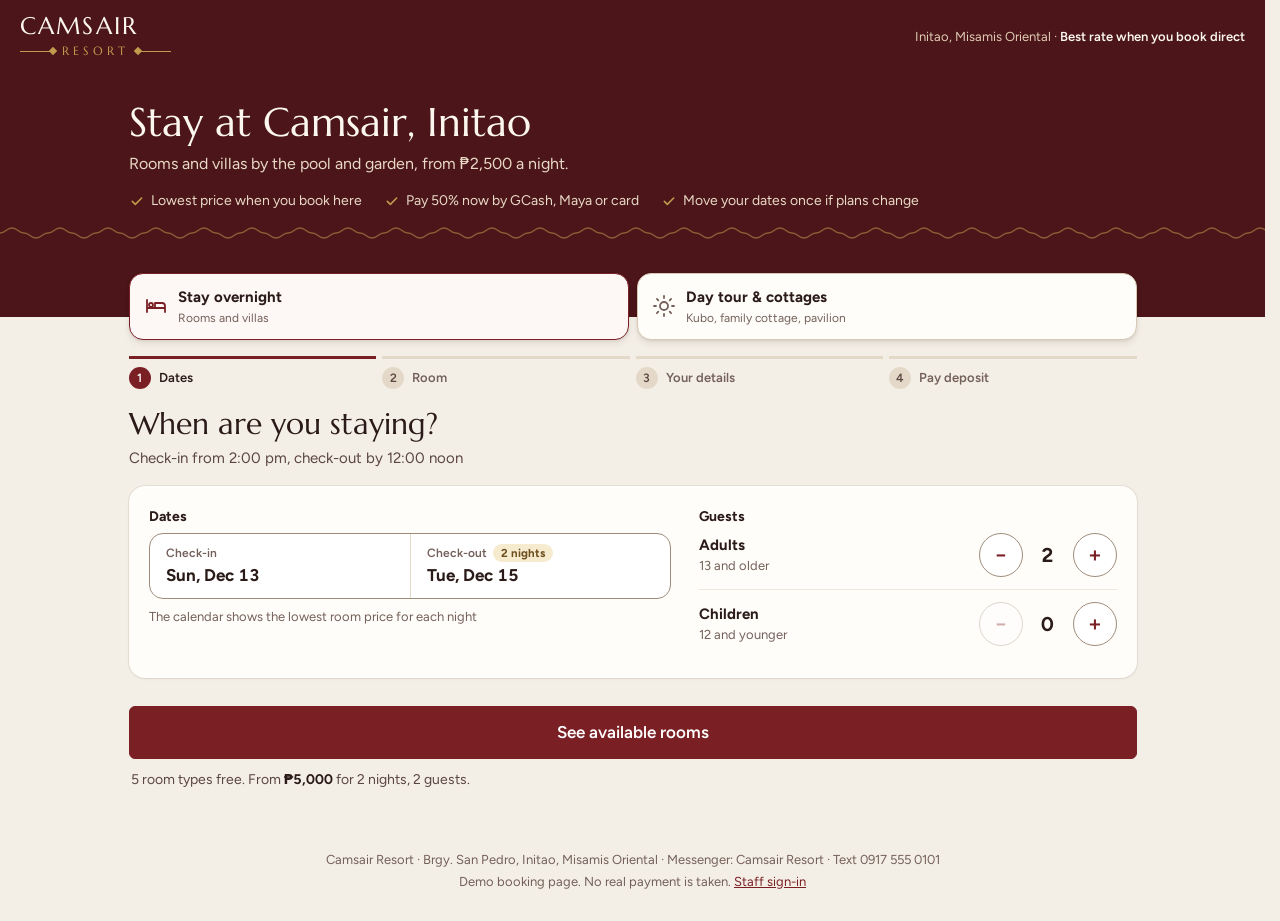
==== commit 1f5769a7: "feat: booking form, clearer and quicker to fill in - First step says straight away what's free and f" ====
--- a/book.html
+++ b/book.html
@@ -2,6 +2,7 @@
 <html lang="en">
 <head>
 <meta charset="utf-8">
+<meta name="theme-color" content="#4B1519">
 <meta name="viewport" content="width=device-width, initial-scale=1, viewport-fit=cover">
 <title>Book your stay — Camsair Resort, Initao</title>
 <meta name="description" content="Book a room or a cottage at Camsair Resort, Initao, Misamis Oriental. Best rate when you book direct.">
--- a/book.css
+++ b/book.css
@@ -1,5 +1,7 @@
 /* Guest booking page. Phone first: big tap targets, one column, the total and next button docked at the bottom. */
-.book-page{background:var(--bg);min-height:100dvh;display:flex;flex-direction:column}
+/* height:auto beats the app's html,body{height:100%}: a fixed-height column squashed the welcome band under the tabs on short windows */
+.book-page{touch-action:manipulation;background:var(--bg);height:auto;min-height:100dvh;display:flex;flex-direction:column}
+.bk-top,.bk-hero,.bk-foot{flex:none}
 .bk-top{display:flex;align-items:center;justify-content:space-between;gap:12px;flex-wrap:wrap;padding:14px 20px;background:#4B1519;color:#F1E6D8}
 .bk-brand{display:flex;flex-direction:column;align-items:flex-start;text-decoration:none;color:#FBF6EE}
 .bk-brand strong{font-family:var(--head);font-weight:400;font-size:24px;letter-spacing:.09em;line-height:1}
@@ -9,8 +11,9 @@
 .bk-main{flex:1;width:100%;max-width:1040px;margin:0 auto;padding:20px 16px 40px;outline:none}
 .bk-hero:empty{display:none}
 /* first step: a maroon band that continues the header, with a gold wave along its edge; the search card overlaps it */
-.bk-hero{position:relative;background:#4B1519;color:#E9D9C6;padding:26px 20px 84px;overflow:hidden}
-.bk-hero::after{content:"";position:absolute;left:0;right:0;bottom:22px;height:12px;opacity:.55;
+.bk-hero{position:relative;background:#4B1519;color:#E9D9C6;padding:26px 20px 106px;overflow:hidden}
+/* the wave sits in the clear strip above the tabs (they overlap the band's last 64px) */
+.bk-hero::after{content:"";position:absolute;left:0;right:0;bottom:78px;height:12px;opacity:.55;
   background:url("data:image/svg+xml,%3Csvg xmlns='http://www.w3.org/2000/svg' width='48' height='12' viewBox='0 0 48 12'%3E%3Cpath d='M0 6c6 0 6-5 12-5s6 5 12 5 6 5 12 5 6-5 12-5' fill='none' stroke='%23C29A4E' stroke-width='1.4'/%3E%3C/svg%3E") repeat-x}
 .bk-hero-in{max-width:1008px;margin:0 auto}
 .bk-hero-t{font-family:var(--head);font-size:40px;line-height:1.1;color:#FBF6EE;margin:0 0 8px;text-wrap:balance}
@@ -189,7 +192,8 @@
   .bk-hero-t{font-size:32px}
 }
 @media screen and (max-width:520px){
-  .bk-hero{padding:18px 16px 76px}
+  .bk-hero{padding:18px 16px 100px}
+  .bk-hero::after{bottom:74px}
   .bk-hero-t{font-size:28px}
   .bk-hero-s{font-size:15px}
   .bk-hero-facts{flex-direction:column;gap:4px;font-size:13px}
@@ -208,3 +212,27 @@
   .bk-done-card dl{grid-template-columns:1fr}
   .bk-done-card dd{margin-bottom:6px}
 }
+
+/* first step: what's free, before going on */
+.bk-preview{margin:10px 2px 0;font-size:14px;color:var(--ink-2)}
+.bk-preview b{color:var(--ink);font-variant-numeric:tabular-nums}
+.bk-preview.none{color:var(--hibiscus);font-weight:600}
+
+/* details step */
+.bk-chips{display:flex;flex-wrap:wrap;gap:6px;margin:-6px 0 16px}
+.bk-chip{border:1px solid #D6C8B3;background:#fff;color:var(--ink-2);border-radius:999px;padding:0 12px;min-height:36px;font:inherit;font-size:13px;font-weight:600;cursor:pointer}
+.bk-chip:hover{border-color:var(--lagoon);color:var(--lagoon)}
+.bk-chip[aria-pressed="true"]{background:var(--lagoon-l);border-color:transparent;color:var(--lagoon)}
+.bk-early{margin:-8px 0 14px}
+.bk-early:empty{display:none}
+.bk-suggest{font-size:13px;margin:2px 0 0;color:var(--ink-2)}
+.bk-suggest button{background:none;border:0;padding:0 2px;min-height:36px;font:inherit;font-weight:700;color:var(--lagoon);text-decoration:underline;text-underline-offset:3px;cursor:pointer}
+.bk-privacy{font-size:13px;margin:0 0 14px 32px;color:var(--ink-2)}
+.bk-privacy summary{cursor:pointer;color:var(--lagoon);font-weight:600;min-height:36px;display:flex;align-items:center}
+.bk-privacy p{margin:4px 0 0;max-width:62ch}
+
+/* long names and emails wrap instead of pushing the layout wide */
+.bk-sum,.bk-done-card dd,.bk-trip p,.bk-done .lead{overflow-wrap:anywhere}
+
+/* phones: the docked bar never hides the box you're typing in */
+html:has(body.has-dock){scroll-padding-bottom:120px}
